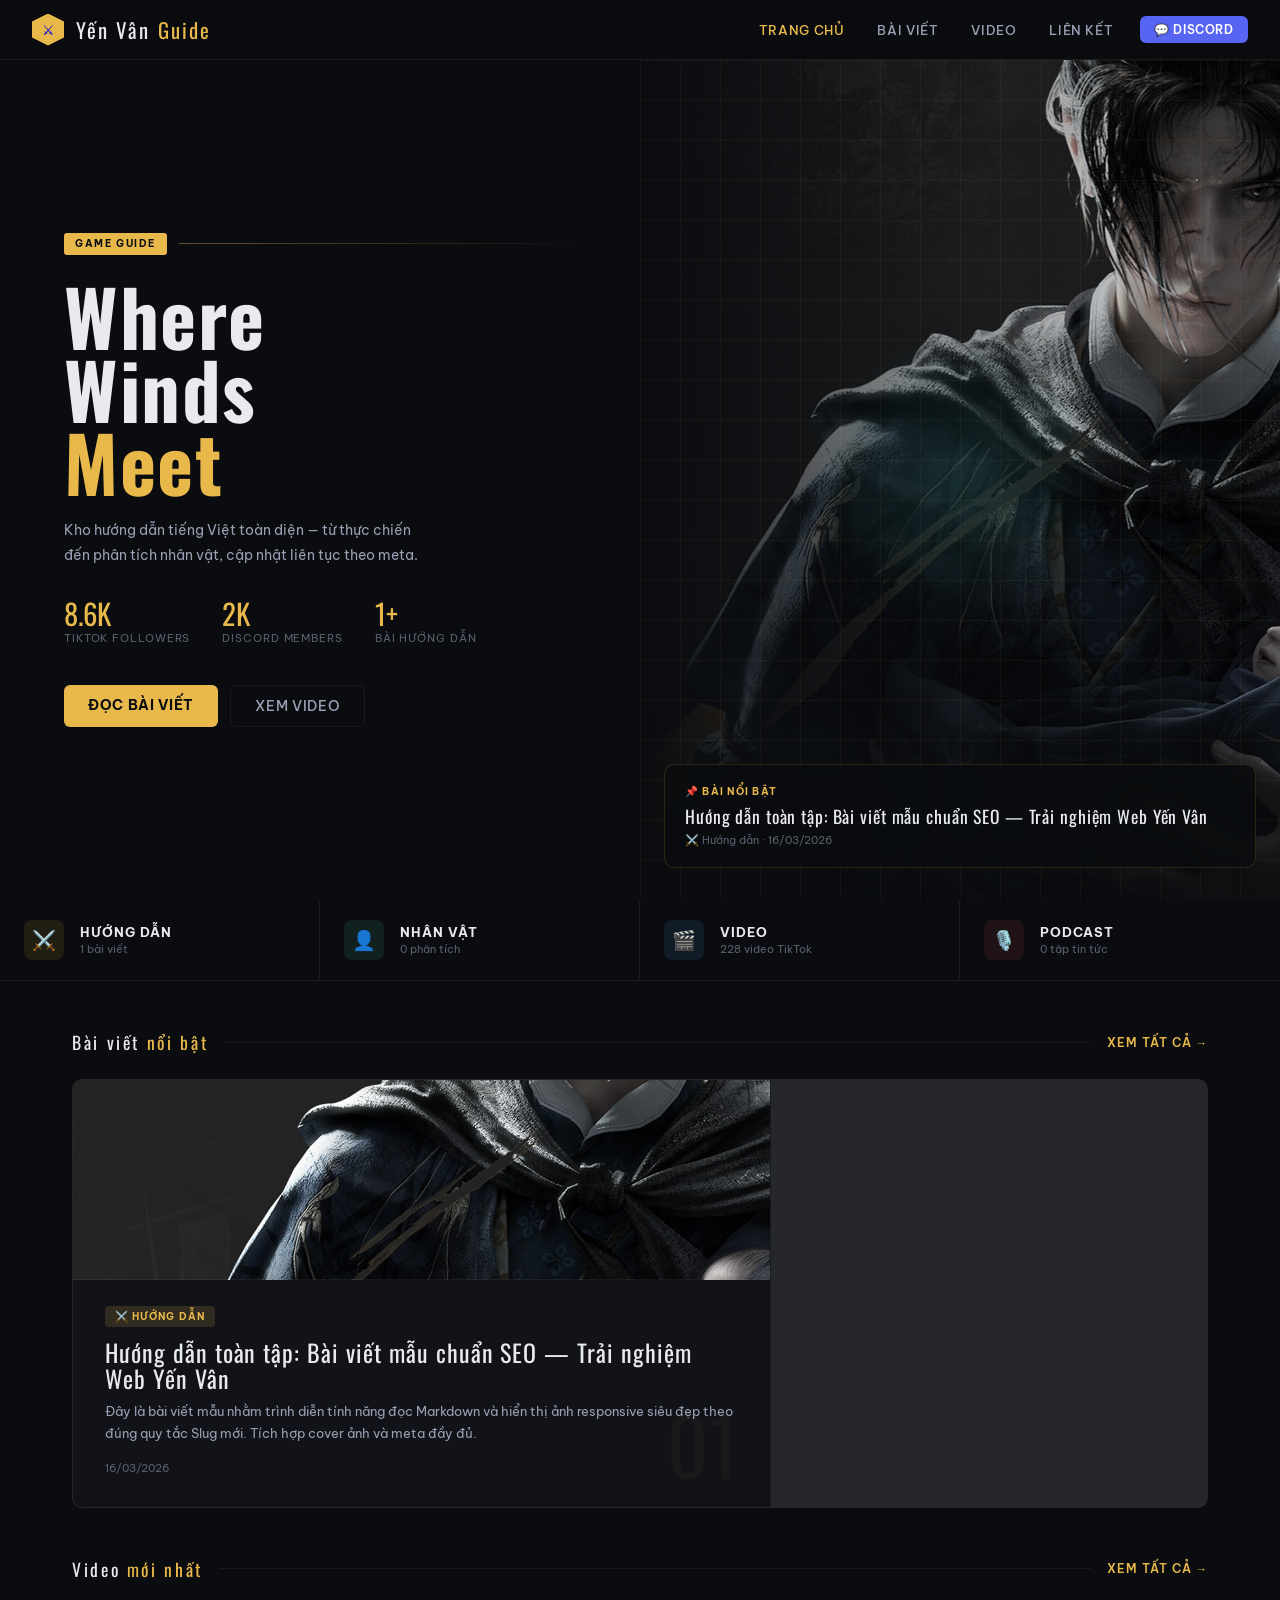
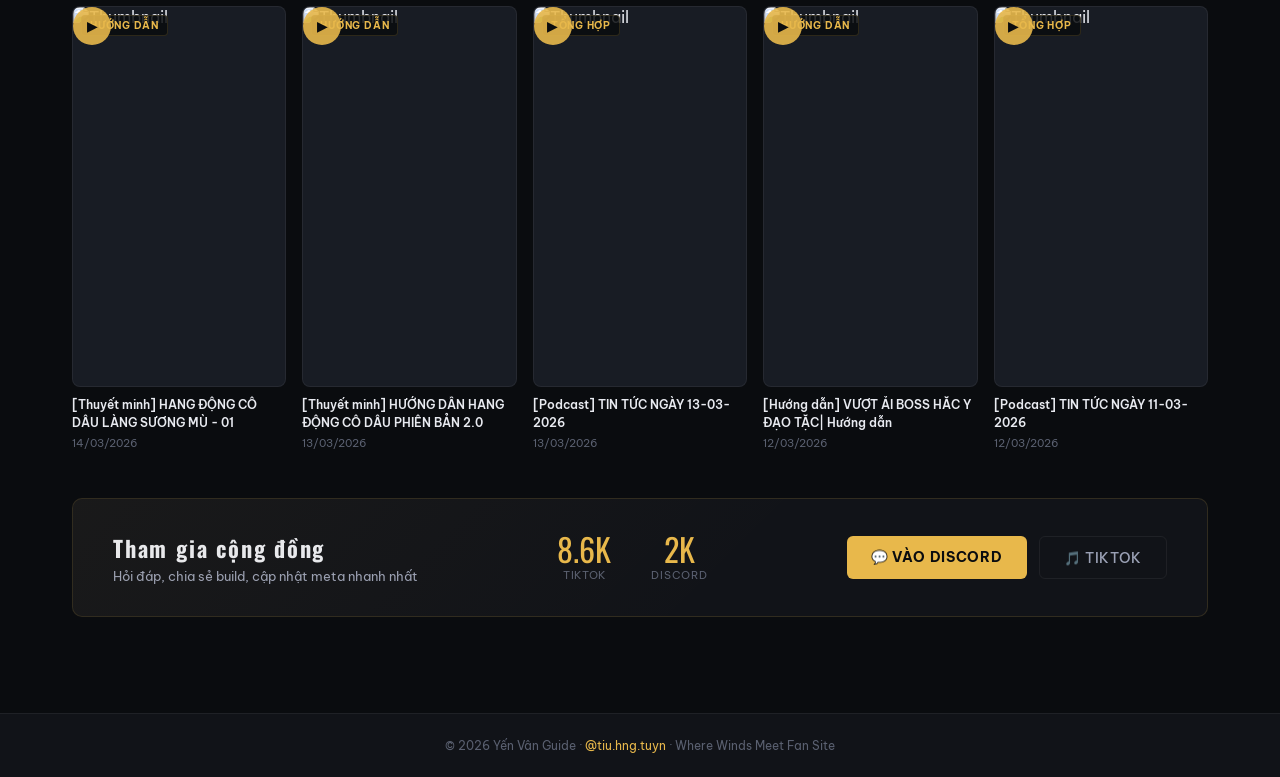
==== index.html @ 0b8db633 "fix(articles): xoa views va readtime khoi giao dien bai viet" ====
<!DOCTYPE html>
<html lang="vi">
<head>
<meta charset="UTF-8">
<meta name="viewport" content="width=device-width, initial-scale=1.0">
<meta name="description" content="Kho hướng dẫn tiếng Việt toàn diện cho game Where Winds Meet (Yến Vân Thập Lục Thanh) — bài viết, video TikTok, phân tích nhân vật.">
<title>Yến Vân Guide — Where Winds Meet</title>
<link href="https://fonts.googleapis.com/css2?family=Oswald:wght@400;600;700&family=Be+Vietnam+Pro:wght@300;400;500;600;700&display=swap" rel="stylesheet">
<link rel="stylesheet" href="assets/style.css">
</head>
<body>

<!-- NAV -->
<div id="nav-root"></div>

<div class="page-wrap">

  <!-- HERO -->
  <div class="hero">
    <div class="hero-left">
      <div class="hero-eyebrow">
        <span class="hero-tag">Game Guide</span>
        <div class="hero-eyebrow-line"></div>
      </div>
      <h1 class="hero-title">
        Where<br>Winds<br><span class="accent">Meet</span>
      </h1>
      <p class="hero-desc">Kho hướng dẫn tiếng Việt toàn diện — từ thực chiến đến phân tích nhân vật, cập nhật liên tục theo meta.</p>
      <div class="hero-stats">
        <div>
          <div class="hero-stat-num">8.6K</div>
          <div class="hero-stat-label">TikTok Followers</div>
        </div>
        <div>
          <div class="hero-stat-num">2K</div>
          <div class="hero-stat-label">Discord Members</div>
        </div>
        <div>
          <div class="hero-stat-num" id="hero-art-count">—</div>
          <div class="hero-stat-label">Bài hướng dẫn</div>
        </div>
      </div>
      <div class="hero-cta">
        <a class="btn-primary" href="articles.html">Đọc bài viết</a>
        <a class="btn-ghost" href="videos.html">Xem video</a>
      </div>
    </div>
    <div class="hero-right">
      <div class="hero-right-bg"></div>
      <div class="hero-right-grid"></div>
      <div class="hero-right-glow"></div>
      <a class="hero-featured-card" href="article.html?id=art-005" id="hero-featured">
        <div class="hero-featured-label">📌 Bài nổi bật</div>
        <div class="hero-featured-title" id="hero-featured-title">Đang tải...</div>
        <div class="hero-featured-meta" id="hero-featured-meta"></div>
      </a>
    </div>
  </div>

  <!-- CATEGORY STRIP -->
  <div class="cat-strip">
    <a class="cat-item" href="articles.html?filter=Hướng dẫn">
      <div class="cat-icon" style="background:rgba(232,184,75,0.1)">⚔️</div>
      <div>
        <div class="cat-name">Hướng dẫn</div>
        <div class="cat-count" id="cat-count-guide">— bài viết</div>
      </div>
    </a>
    <a class="cat-item" href="articles.html?filter=Nhân vật">
      <div class="cat-icon" style="background:rgba(78,205,196,0.1)">👤</div>
      <div>
        <div class="cat-name">Nhân vật</div>
        <div class="cat-count" id="cat-count-char">— phân tích</div>
      </div>
    </a>
    <a class="cat-item" href="videos.html">
      <div class="cat-icon" style="background:rgba(74,158,255,0.1)">🎬</div>
      <div>
        <div class="cat-name">Video</div>
        <div class="cat-count" id="cat-count-video">— video TikTok</div>
      </div>
    </a>
    <a class="cat-item" href="articles.html?filter=Podcast">
      <div class="cat-icon" style="background:rgba(224,82,82,0.1)">🎙️</div>
      <div>
        <div class="cat-name">Podcast</div>
        <div class="cat-count" id="cat-count-podcast">— tập tin tức</div>
      </div>
    </a>
  </div>

  <div class="content-wrap">

    <!-- FEATURED ARTICLES -->
    <div class="section-label">
      <span class="section-label-text">Bài viết <span class="section-label-accent">nổi bật</span></span>
      <div class="section-label-line"></div>
      <a class="section-label-more" href="articles.html">Xem tất cả →</a>
    </div>

    <div class="editorial-grid" id="featured-grid">
      <!-- Filled by JS -->
    </div>

    <!-- LATEST VIDEOS -->
    <div class="section-label">
      <span class="section-label-text">Video <span class="section-label-accent">mới nhất</span></span>
      <div class="section-label-line"></div>
      <a class="section-label-more" href="videos.html">Xem tất cả →</a>
    </div>

    <div class="video-row" id="home-video-row">
      <!-- Filled by JS -->
    </div>

    <!-- COMMUNITY -->
    <div class="community-strip">
      <div class="community-text">
        <h3>Tham gia cộng đồng</h3>
        <p>Hỏi đáp, chia sẻ build, cập nhật meta nhanh nhất</p>
      </div>
      <div class="community-stats">
        <div class="comm-stat">
          <div class="comm-stat-num">8.6K</div>
          <div class="comm-stat-label">TikTok</div>
        </div>
        <div class="comm-stat">
          <div class="comm-stat-num">2K</div>
          <div class="comm-stat-label">Discord</div>
        </div>
      </div>
      <div class="community-actions">
        <a class="btn-primary" href="https://discord.gg/INVITE_CODE" target="_blank" rel="noopener">💬 Vào Discord</a>
        <a class="btn-ghost" href="https://tiktok.com/@tiu.hng.tuyn" target="_blank" rel="noopener">🎵 TikTok</a>
      </div>
    </div>

  </div>
</div>

<!-- MODAL -->
<div id="modal-root"></div>

<!-- FOOTER -->
<div id="footer-root"></div>

<script src="assets/main.js"></script>
<script>
(async function() {
  // Inject nav, modal, footer
  document.getElementById('nav-root').innerHTML = buildNav('home');
  document.getElementById('modal-root').innerHTML = buildModal();
  document.getElementById('footer-root').innerHTML = buildFooter();

  // Fetch data
  const [articles, videos] = await Promise.all([
    fetch('data/articles.json?v=' + Date.now()).then(r => r.json()),
    fetch('data/videos.json?v=' + Date.now()).then(r => r.json()),
  ]);

  // Sort: pinned first, rồi mới nhất
  const sortedArts = [...articles].sort((a, b) => {
    if (a.pinned && !b.pinned) return -1;
    if (!a.pinned && b.pinned) return 1;
    return new Date(b.date) - new Date(a.date);
  });

  // Hero count
  document.getElementById('hero-art-count').textContent = articles.length + '+';

  // Hero featured card: bài pinned đầu tiên
  const featured = sortedArts[0];
  if (featured) {
    document.getElementById('hero-featured').href = `article.html?id=${featured.id}`;
    document.getElementById('hero-featured-title').textContent = featured.title;
    document.getElementById('hero-featured-meta').textContent =
      `${getCategoryBadge(featured.category).icon} ${featured.category} · ${formatDate(featured.date)}`;
  }

  // Category counts
  const countBy = cat => articles.filter(a => a.category === cat).length;
  document.getElementById('cat-count-guide').textContent   = countBy('Hướng dẫn') + ' bài viết';
  document.getElementById('cat-count-char').textContent    = countBy('Nhân vật') + ' phân tích';
  document.getElementById('cat-count-video').textContent   = videos.length + ' video TikTok';
  document.getElementById('cat-count-podcast').textContent = countBy('Podcast') + ' tập tin tức';

  // Featured articles grid: 1 big + 2 small
  const big   = sortedArts[0];
  const small1 = sortedArts[1];
  const small2 = sortedArts[2];

  function bigCardHtml(a) {
    if(!a) return '';
    const badge = getCategoryBadge(a.category);
    const slug = a.file.replace('posts/', '').replace('.md', '');
    const thumbUrl = `assets/images/${slug}/01-cover.jpg`;

    return `<a class="art-card art-card-big" href="article.html?id=${a.id}">
      <div style="background: url('${thumbUrl}') center/cover no-repeat; height: 200px; margin: -2rem -2rem 1.5rem -2rem; border-bottom: 1px solid var(--border2);"></div>
      <div class="art-cat-badge ${badge.cls}">${badge.icon} ${escHtml(a.category)}</div>
      <div class="art-title">${escHtml(a.title)}</div>
      <div class="art-desc">${escHtml(a.description)}</div>
      <div class="art-meta">
        <span>${formatDate(a.date)}</span>
      </div>
    </a>`;
  }

  function smallCardHtml(a) {
    if(!a) return '';
    const badge = getCategoryBadge(a.category);
    const slug = a.file.replace('posts/', '').replace('.md', '');
    const thumbUrl = `assets/images/${slug}/01-cover.jpg`;

    return `<a class="art-card" href="article.html?id=${a.id}">
      <div style="background: url('${thumbUrl}') center/cover no-repeat; height: 120px; margin: -1.5rem -1.5rem 1rem -1.5rem; border-bottom: 1px solid var(--border2);"></div>
      <div class="art-cat-badge ${badge.cls}">${badge.icon} ${escHtml(a.category)}</div>
      <div class="art-title art-title-sm">${escHtml(a.title)}</div>
      <div class="art-desc art-desc-sm">${escHtml(a.description)}</div>
      <div class="art-meta">
        <span>${formatDate(a.date)}</span>
      </div>
    </a>`;
  }

  const grid = document.getElementById('featured-grid');
  if (big) {
    grid.innerHTML = bigCardHtml(big) +
      `<div class="editorial-grid-right">
        ${small1 ? smallCardHtml(small1) : ''}
        ${small2 ? smallCardHtml(small2) : ''}
      </div>`;
  }

  // Latest videos: top 5
  const sortedVids = [...videos].sort((a, b) => {
    if (a.pinned && !b.pinned) return -1;
    if (!a.pinned && b.pinned) return 1;
    return new Date(b.date) - new Date(a.date);
  });
  document.getElementById('home-video-row').innerHTML =
    sortedVids.slice(0, 5).map((v, i) => renderVideoCard(v, i)).join('');

})().catch(console.error);
</script>
</body>
</html>
---- assets/style.css ----
/* ════════════════════════════════════════
   Yến Vân Guide — style.css
   Tông màu: Dark Game Editorial
   Font: Oswald + Be Vietnam Pro
════════════════════════════════════════ */

:root {
  --bg:       #0a0c0f;
  --bg2:      #111318;
  --bg3:      #181c24;
  --surface:  #1e2330;
  --surface2: #252b3a;
  --accent:   #e8b84b;
  --accent2:  #f0d080;
  --red:      #e05252;
  --teal:     #4ecdc4;
  --blue:     #4a9eff;
  --text:     #e8eaf0;
  --text2:    #9aa0b4;
  --text3:    #5a6070;
  --border:   rgba(232,184,75,0.15);
  --border2:  rgba(255,255,255,0.06);
  --glow:     rgba(232,184,75,0.12);
}

* { margin:0; padding:0; box-sizing:border-box; }

body {
  font-family: 'Be Vietnam Pro', sans-serif;
  background: var(--bg);
  color: var(--text);
  min-height: 100vh;
  overflow-x: hidden;
}

/* ── SCROLLBAR ── */
::-webkit-scrollbar { width: 4px; }
::-webkit-scrollbar-track { background: var(--bg); }
::-webkit-scrollbar-thumb { background: var(--accent); border-radius: 2px; }

/* ── NAV ── */
nav {
  position: fixed; top: 0; left: 0; right: 0; z-index: 100;
  height: 60px;
  display: flex; align-items: center; justify-content: space-between;
  padding: 0 2rem;
  background: rgba(10,12,15,0.85);
  backdrop-filter: blur(20px);
  border-bottom: 1px solid var(--border2);
}

.nav-logo {
  display: flex; align-items: center; gap: 0.75rem;
  cursor: pointer;
  text-decoration: none;
}
.nav-logo-icon {
  width: 32px; height: 32px;
  background: var(--accent);
  clip-path: polygon(50% 0%, 100% 25%, 100% 75%, 50% 100%, 0% 75%, 0% 25%);
  display: flex; align-items: center; justify-content: center;
  font-size: 14px;
}
.nav-logo-text {
  font-family: 'Oswald', sans-serif;
  font-size: 1.3rem;
  letter-spacing: 0.1em;
  color: var(--text);
}
.nav-logo-text span { color: var(--accent); }

.nav-links { display: flex; gap: 0.25rem; align-items: center; }
.nav-btn {
  background: none; border: none;
  font-family: 'Be Vietnam Pro', sans-serif;
  font-size: 0.8rem;
  font-weight: 500;
  color: var(--text2);
  padding: 0.4rem 0.9rem;
  border-radius: 6px;
  cursor: pointer;
  letter-spacing: 0.05em;
  text-transform: uppercase;
  transition: all 0.2s;
  text-decoration: none;
  display: inline-flex; align-items: center;
}
.nav-btn:hover { color: var(--text); background: var(--surface); }
.nav-btn.active { color: var(--accent); }

.nav-discord {
  margin-left: 0.5rem;
  background: #5865F2;
  color: white !important;
  border-radius: 6px;
  padding: 0.4rem 0.9rem;
  font-size: 0.75rem;
  font-weight: 600;
}
.nav-discord:hover { background: #4752c4 !important; color: white !important; }

/* ── FADE ANIMATION ── */
.page-wrap { padding-top: 60px; min-height: 100vh; animation: fadeUp 0.35s ease; }
@keyframes fadeUp {
  from { opacity:0; transform: translateY(12px); }
  to   { opacity:1; transform: translateY(0); }
}

/* ════════════════════════
   HOME PAGE
════════════════════════ */

/* HERO */
.hero {
  display: grid;
  grid-template-columns: 1fr 1fr;
  min-height: calc(100vh - 60px);
  max-height: 700px;
  overflow: hidden;
  position: relative;
}

.hero-left {
  padding: 4rem 3rem 4rem 4rem;
  display: flex; flex-direction: column; justify-content: center;
  position: relative; z-index: 2;
}

.hero-eyebrow {
  display: flex; align-items: center; gap: 0.75rem;
  margin-bottom: 1.5rem;
}
.hero-tag {
  background: var(--accent);
  color: var(--bg);
  font-size: 0.65rem;
  font-weight: 700;
  letter-spacing: 0.15em;
  text-transform: uppercase;
  padding: 0.3rem 0.7rem;
  border-radius: 3px;
}
.hero-eyebrow-line {
  flex: 1; height: 1px;
  background: linear-gradient(90deg, var(--accent), transparent);
  opacity: 0.4;
}

.hero-title {
  font-family: 'Oswald', sans-serif;
  font-size: clamp(3rem, 6vw, 5.5rem);
  line-height: 0.95;
  letter-spacing: 0.02em;
  color: var(--text);
  margin-bottom: 1.25rem;
}
.hero-title .accent { color: var(--accent); display: block; }

.hero-desc {
  font-size: 0.9rem;
  color: var(--text2);
  line-height: 1.7;
  max-width: 360px;
  margin-bottom: 2rem;
}

.hero-stats { display: flex; gap: 2rem; margin-bottom: 2.5rem; }
.hero-stat-num {
  font-family: 'Oswald', sans-serif;
  font-size: 1.8rem;
  color: var(--accent);
  line-height: 1;
}
.hero-stat-label {
  font-size: 0.7rem;
  color: var(--text3);
  text-transform: uppercase;
  letter-spacing: 0.08em;
  margin-top: 0.2rem;
}

.hero-cta { display: flex; gap: 0.75rem; }
.btn-primary {
  background: var(--accent);
  color: var(--bg);
  border: none;
  padding: 0.7rem 1.5rem;
  font-family: 'Be Vietnam Pro', sans-serif;
  font-size: 0.85rem;
  font-weight: 700;
  letter-spacing: 0.05em;
  text-transform: uppercase;
  cursor: pointer;
  border-radius: 6px;
  transition: all 0.2s;
  text-decoration: none;
  display: inline-block;
}
.btn-primary:hover { background: var(--accent2); transform: translateY(-2px); }
.btn-ghost {
  background: transparent;
  color: var(--text2);
  border: 1px solid var(--border2);
  padding: 0.7rem 1.5rem;
  font-family: 'Be Vietnam Pro', sans-serif;
  font-size: 0.85rem;
  font-weight: 500;
  letter-spacing: 0.05em;
  text-transform: uppercase;
  cursor: pointer;
  border-radius: 6px;
  transition: all 0.2s;
  text-decoration: none;
  display: inline-block;
}
.btn-ghost:hover { border-color: var(--accent); color: var(--accent); }

.hero-right { position: relative; overflow: hidden; }
.hero-right-bg {
  position: absolute; inset: 0;
  background:
    linear-gradient(to right, rgba(10,12,15,1) 0%, rgba(10,12,15,0.4) 50%, rgba(10,12,15,0.1) 100%),
    linear-gradient(to top, rgba(10,12,15,0.8) 0%, transparent 35%),
    url('hero_bg.png') center/cover no-repeat;
}
.hero-right-grid {
  position: absolute; inset: 0;
  background-image:
    linear-gradient(rgba(232,184,75,0.05) 1px, transparent 1px),
    linear-gradient(90deg, rgba(232,184,75,0.05) 1px, transparent 1px);
  background-size: 40px 40px;
}
.hero-right-glow {
  position: absolute;
  width: 300px; height: 300px;
  background: radial-gradient(circle, rgba(78,205,196,0.15) 0%, transparent 70%);
  top: 50%; left: 50%;
  transform: translate(-50%, -50%);
  animation: pulse 4s ease-in-out infinite;
}
@keyframes pulse {
  0%, 100% { transform: translate(-50%,-50%) scale(1); opacity:0.6; }
  50%       { transform: translate(-50%,-50%) scale(1.2); opacity:1; }
}

/* Featured article card inside hero */
.hero-featured-card {
  position: absolute;
  bottom: 2rem; left: 50%; transform: translateX(-50%);
  width: calc(100% - 3rem);
  background: rgba(10,12,15,0.85);
  backdrop-filter: blur(12px);
  border: 1px solid var(--border);
  border-radius: 10px;
  padding: 1.25rem;
  cursor: pointer;
  transition: all 0.25s;
  text-decoration: none;
  display: block;
}
.hero-featured-card:hover { border-color: var(--accent); transform: translateX(-50%) translateY(-3px); }
.hero-featured-label {
  font-size: 0.65rem;
  font-weight: 700;
  text-transform: uppercase;
  letter-spacing: 0.12em;
  color: var(--accent);
  margin-bottom: 0.5rem;
}
.hero-featured-title {
  font-family: 'Oswald', sans-serif;
  font-size: 1.1rem;
  letter-spacing: 0.05em;
  color: var(--text);
  margin-bottom: 0.4rem;
  line-height: 1.2;
}
.hero-featured-meta { font-size: 0.7rem; color: var(--text3); }

/* CATEGORY STRIP */
.cat-strip {
  display: grid;
  grid-template-columns: repeat(4, 1fr);
  border-bottom: 1px solid var(--border2);
}
.cat-item {
  padding: 1.25rem 1.5rem;
  border-right: 1px solid var(--border2);
  display: flex; align-items: center; gap: 1rem;
  cursor: pointer;
  transition: all 0.2s;
  position: relative;
  overflow: hidden;
  text-decoration: none;
}
.cat-item:last-child { border-right: none; }
.cat-item::before {
  content: '';
  position: absolute; bottom: 0; left: 0; right: 0;
  height: 2px;
  background: var(--accent);
  transform: scaleX(0);
  transition: transform 0.3s;
}
.cat-item:hover::before { transform: scaleX(1); }
.cat-item:hover { background: var(--bg2); }

.cat-icon {
  width: 40px; height: 40px; border-radius: 8px;
  display: flex; align-items: center; justify-content: center;
  font-size: 1.2rem; flex-shrink: 0;
}
.cat-name {
  font-size: 0.8rem; font-weight: 700;
  text-transform: uppercase; letter-spacing: 0.08em;
  color: var(--text);
}
.cat-count { font-size: 0.7rem; color: var(--text3); margin-top: 0.15rem; }

/* MAIN CONTENT GRID */
.content-wrap { max-width: 1200px; margin: 0 auto; padding: 3rem 2rem; }

.section-label {
  display: flex; align-items: center; gap: 1rem;
  margin-bottom: 1.5rem;
}
.section-label-text {
  font-family: 'Oswald', sans-serif;
  font-size: 1.1rem; letter-spacing: 0.15em; color: var(--text);
}
.section-label-accent { color: var(--accent); }
.section-label-line { flex: 1; height: 1px; background: var(--border2); }
.section-label-more {
  font-size: 0.72rem; color: var(--accent);
  background: none; border: none;
  font-family: 'Be Vietnam Pro', sans-serif;
  cursor: pointer; text-transform: uppercase;
  letter-spacing: 0.08em; font-weight: 600;
  text-decoration: none; display: inline-block;
}
.section-label-more:hover { color: var(--accent2); }

/* ARTICLE CARDS — editorial style */
.editorial-grid {
  display: grid;
  grid-template-columns: 1.6fr 1fr;
  gap: 1.5px;
  background: var(--border2);
  border: 1px solid var(--border2);
  border-radius: 10px;
  overflow: hidden;
  margin-bottom: 3rem;
}
.editorial-grid-right {
  display: grid;
  grid-template-rows: repeat(2, 1fr);
  gap: 1.5px;
  background: var(--border2);
}

.art-card {
  background: var(--bg2);
  padding: 1.5rem;
  cursor: pointer;
  transition: background 0.2s;
  position: relative;
  overflow: hidden;
  text-decoration: none;
  display: block;
}
.art-card:hover { background: var(--bg3); }
.art-card-big { padding: 2rem; }

.art-cat-badge {
  display: inline-flex; align-items: center; gap: 0.4rem;
  font-size: 0.65rem; font-weight: 700;
  text-transform: uppercase; letter-spacing: 0.12em;
  padding: 0.25rem 0.6rem; border-radius: 4px;
  margin-bottom: 0.75rem;
}
.badge-guide   { background: rgba(232,184,75,0.15); color: var(--accent); }
.badge-char    { background: rgba(78,205,196,0.12);  color: var(--teal); }
.badge-meta    { background: rgba(74,158,255,0.12);  color: var(--blue); }
.badge-podcast { background: rgba(224,82,82,0.12);   color: var(--red); }

.art-title {
  font-family: 'Oswald', sans-serif;
  font-size: 1.5rem; line-height: 1.1;
  letter-spacing: 0.04em; color: var(--text);
  margin-bottom: 0.6rem;
}
.art-title-sm { font-size: 1rem; letter-spacing: 0.03em; }
.art-desc {
  font-size: 0.82rem; color: var(--text2);
  line-height: 1.65; margin-bottom: 1rem;
  display: -webkit-box;
  -webkit-line-clamp: 3;
  -webkit-box-orient: vertical;
  overflow: hidden;
}
.art-desc-sm { -webkit-line-clamp: 2; margin-bottom: 0.6rem; }
.art-meta {
  display: flex; align-items: center; gap: 0.75rem;
  font-size: 0.7rem; color: var(--text3);
}
.art-meta-dot { width: 3px; height: 3px; border-radius: 50%; background: var(--text3); }

/* Decorative number on big card */
.art-card-big::after {
  content: '01';
  position: absolute; bottom: 1.5rem; right: 2rem;
  font-family: 'Oswald', sans-serif;
  font-size: 5rem; color: rgba(232,184,75,0.04);
  line-height: 1; pointer-events: none;
}

/* VIDEO SECTION */
.video-row {
  display: grid;
  grid-template-columns: repeat(5, 1fr);
  gap: 1rem;
  margin-bottom: 3rem;
}

.vid-card { cursor: pointer; transition: transform 0.25s; }
.vid-card:hover { transform: translateY(-4px); }

.vid-thumb {
  aspect-ratio: 9/16;
  border-radius: 8px;
  overflow: hidden;
  position: relative;
  margin-bottom: 0.6rem;
  background: var(--bg3);
  border: 1px solid var(--border2);
}
.vid-thumb-bg {
  position: absolute; inset: 0;
  display: flex; align-items: center; justify-content: center;
}
.vid-play {
  width: 38px; height: 38px;
  background: rgba(232,184,75,0.9);
  border-radius: 50%;
  display: flex; align-items: center; justify-content: center;
  color: var(--bg); font-size: 14px;
  transition: all 0.2s;
  position: relative; z-index: 2;
}
.vid-card:hover .vid-play { transform: scale(1.15); background: var(--accent2); }

.vid-thumb-img {
  position: absolute;
  inset: 0;
  width: 100%;
  height: 100%;
  object-fit: cover;
  transition: transform 0.3s ease;
  z-index: 1;
}
.vid-card:hover .vid-thumb-img { transform: scale(1.05); }

.vid-tag-pill {
  position: absolute; top: 8px; left: 8px;
  background: rgba(10,12,15,0.85);
  border: 1px solid var(--border);
  color: var(--accent);
  font-size: 0.6rem; font-weight: 700;
  text-transform: uppercase; letter-spacing: 0.08em;
  padding: 0.2rem 0.5rem; border-radius: 4px; z-index: 2;
}

.vid-title {
  font-size: 0.78rem; font-weight: 600; color: var(--text);
  line-height: 1.4;
  display: -webkit-box;
  -webkit-line-clamp: 2;
  -webkit-box-orient: vertical;
  overflow: hidden;
  margin-bottom: 0.3rem;
}
.vid-date { font-size: 0.68rem; color: var(--text3); }

/* COMMUNITY STRIP */
.community-strip {
  background: var(--bg2);
  border: 1px solid var(--border);
  border-radius: 10px;
  padding: 2rem 2.5rem;
  display: flex; align-items: center; justify-content: space-between;
  gap: 2rem; margin-bottom: 3rem;
  position: relative; overflow: hidden;
}
.community-strip::before {
  content: '';
  position: absolute; inset: 0;
  background: linear-gradient(135deg, rgba(232,184,75,0.04) 0%, transparent 60%);
  pointer-events: none;
}
.community-text h3 {
  font-family: 'Oswald', sans-serif;
  font-size: 1.4rem; letter-spacing: 0.08em;
  color: var(--text); margin-bottom: 0.25rem;
}
.community-text p { font-size: 0.82rem; color: var(--text2); }
.community-stats { display: flex; gap: 2.5rem; }
.comm-stat { text-align: center; }
.comm-stat-num {
  font-family: 'Oswald', sans-serif;
  font-size: 2rem; color: var(--accent); line-height: 1;
}
.comm-stat-label {
  font-size: 0.7rem; color: var(--text3);
  margin-top: 0.2rem;
  text-transform: uppercase; letter-spacing: 0.06em;
}
.community-actions { display: flex; gap: 0.75rem; flex-shrink: 0; }

/* ════════════════════════
   ARTICLES PAGE
════════════════════════ */
.page-hero {
  background: var(--bg2);
  border-bottom: 1px solid var(--border2);
  padding: 2.5rem 2rem;
}
.page-hero-inner {
  max-width: 1200px; margin: 0 auto;
  display: flex; align-items: flex-end; justify-content: space-between;
}
.page-hero h1 {
  font-family: 'Oswald', sans-serif;
  font-size: 2.5rem; letter-spacing: 0.08em; color: var(--text);
}
.page-hero h1 span { color: var(--accent); }
.page-hero-meta { font-size: 0.8rem; color: var(--text3); }

/* Filter */
.filter-wrap {
  max-width: 1200px; margin: 0 auto;
  padding: 1.25rem 2rem;
  display: flex; gap: 0.5rem; flex-wrap: wrap;
  border-bottom: 1px solid var(--border2);
}
.f-btn {
  background: var(--bg2);
  border: 1px solid var(--border2);
  color: var(--text2);
  font-family: 'Be Vietnam Pro', sans-serif;
  font-size: 0.75rem; font-weight: 600;
  text-transform: uppercase; letter-spacing: 0.08em;
  padding: 0.45rem 1rem; border-radius: 20px;
  cursor: pointer; transition: all 0.2s;
}
.f-btn:hover { border-color: var(--accent); color: var(--accent); }
.f-btn.active { background: var(--accent); border-color: var(--accent); color: var(--bg); }

/* Articles list */
.articles-layout {
  max-width: 1200px; margin: 0 auto; padding: 2rem;
  display: grid;
  grid-template-columns: 1fr 320px;
  gap: 2rem;
}

.art-list-item {
  display: grid;
  grid-template-columns: 1fr auto;
  gap: 1.5rem;
  padding: 1.5rem 0;
  border-bottom: 1px solid var(--border2);
  cursor: pointer; transition: all 0.2s;
  align-items: start;
}
.art-list-item:hover .art-list-title { color: var(--accent); }
.art-list-item:first-child { padding-top: 0; }

.art-list-cat { margin-bottom: 0.5rem; }
.art-list-title {
  font-family: 'Oswald', sans-serif;
  font-size: 1.35rem; letter-spacing: 0.04em;
  color: var(--text); line-height: 1.15;
  margin-bottom: 0.5rem; transition: color 0.2s;
}
.art-list-desc {
  font-size: 0.82rem; color: var(--text2);
  line-height: 1.65; margin-bottom: 0.6rem;
  display: -webkit-box;
  -webkit-line-clamp: 2;
  -webkit-box-orient: vertical;
  overflow: hidden;
}
.art-list-meta {
  font-size: 0.7rem; color: var(--text3);
  display: flex; align-items: center; gap: 0.5rem;
}
.art-list-thumb {
  width: 110px; height: 80px;
  background: var(--bg3);
  border-radius: 6px; border: 1px solid var(--border2);
  display: flex; align-items: center; justify-content: center;
  font-size: 2rem; flex-shrink: 0;
}

/* Sidebar */
.sidebar-section { margin-bottom: 2rem; }
.sidebar-title {
  font-family: 'Oswald', sans-serif;
  font-size: 0.9rem; letter-spacing: 0.15em;
  color: var(--text3); text-transform: uppercase;
  padding-bottom: 0.75rem;
  border-bottom: 1px solid var(--border2);
  margin-bottom: 1rem;
}
.sidebar-item {
  display: flex; gap: 0.75rem; align-items: start;
  padding: 0.6rem 0; border-bottom: 1px solid var(--border2);
  cursor: pointer; transition: all 0.2s;
}
.sidebar-item:hover .sidebar-item-title { color: var(--accent); }
.sidebar-item-num {
  font-family: 'Oswald', sans-serif;
  font-size: 1.2rem; color: var(--text3);
  line-height: 1; flex-shrink: 0; width: 20px;
}
.sidebar-item-title {
  font-size: 0.8rem; font-weight: 600;
  color: var(--text2); line-height: 1.4; transition: color 0.2s;
}
.sidebar-item-date { font-size: 0.68rem; color: var(--text3); margin-top: 0.2rem; }

/* ════════════════════════
   VIDEOS PAGE
════════════════════════ */
.videos-layout { max-width: 1200px; margin: 0 auto; padding: 2rem; }
.videos-grid {
  display: grid;
  grid-template-columns: repeat(5, 1fr);
  gap: 1.25rem;
}

/* ════════════════════════
   ARTICLE DETAIL PAGE
════════════════════════ */
.article-detail {
  max-width: 740px; margin: 0 auto;
  padding: 3rem 2rem 5rem;
}
.article-detail-header {
  margin-bottom: 2.5rem; padding-bottom: 2rem;
  border-bottom: 1px solid var(--border2);
}
.article-detail-cat { margin-bottom: 1rem; }
.article-detail-title {
  font-family: 'Oswald', sans-serif;
  font-size: 2.8rem; letter-spacing: 0.04em;
  line-height: 1.05; color: var(--text); margin-bottom: 1rem;
}
.article-detail-lead {
  font-size: 1rem; color: var(--text2);
  line-height: 1.75; margin-bottom: 1.25rem;
}
.article-detail-meta {
  display: flex; align-items: center; gap: 1rem;
  font-size: 0.75rem; color: var(--text3);
}

.article-body { font-size: 0.92rem; line-height: 1.8; color: var(--text2); }
.article-body h2 {
  font-family: 'Oswald', sans-serif;
  font-size: 1.6rem; letter-spacing: 0.06em;
  color: var(--text); margin: 2.5rem 0 1rem;
  padding-left: 1rem;
  border-left: 3px solid var(--accent);
}
.article-body h3 {
  font-size: 1rem; font-weight: 700;
  color: var(--text); margin: 1.5rem 0 0.75rem;
}
.article-body p { margin-bottom: 1.25rem; }
.article-body img {
  max-width: 100%;
  height: auto;
  display: block;
  margin: 1.5rem auto;
  border-radius: 8px;
  border: 1px solid var(--border2);
}
.article-body strong { color: var(--text); font-weight: 600; }
.article-body ul, .article-body ol {
  margin: 0 0 1.25rem 1.5rem;
}
.article-body li { margin-bottom: 0.4rem; }

.video-embed-block {
  background: var(--bg2);
  border: 1px solid var(--border);
  border-radius: 10px;
  padding: 1.5rem;
  margin: 2rem 0;
  display: flex; align-items: center; gap: 1.5rem;
}
.video-embed-preview {
  width: 80px; height: 120px;
  background: var(--bg3);
  border-radius: 6px;
  display: flex; align-items: center; justify-content: center;
  font-size: 1.5rem; flex-shrink: 0;
  border: 1px solid var(--border2);
}
.video-embed-info h4 {
  font-size: 0.9rem; font-weight: 600;
  color: var(--text); margin-bottom: 0.4rem;
}
.video-embed-info p { font-size: 0.8rem; color: var(--text2); margin: 0; }
.video-embed-btn {
  margin-top: 0.75rem;
  background: var(--accent); color: var(--bg);
  border: none; padding: 0.4rem 1rem;
  font-size: 0.75rem; font-weight: 700;
  border-radius: 4px; cursor: pointer;
  text-transform: uppercase; letter-spacing: 0.06em;
  transition: background 0.2s;
}
.video-embed-btn:hover { background: var(--accent2); }

/* LINKS PAGE */
.links-page { max-width: 520px; margin: 0 auto; padding: 3rem 2rem; }
.links-profile { text-align: center; margin-bottom: 2.5rem; }
.links-avatar {
  width: 72px; height: 72px;
  background: linear-gradient(135deg, var(--accent), var(--teal));
  clip-path: polygon(50% 0%, 100% 25%, 100% 75%, 50% 100%, 0% 75%, 0% 25%);
  margin: 0 auto 1rem;
  display: flex; align-items: center; justify-content: center;
  font-size: 1.75rem;
}
.links-name {
  font-family: 'Oswald', sans-serif;
  font-size: 1.5rem; letter-spacing: 0.08em;
  color: var(--text); margin-bottom: 0.25rem;
}
.links-bio { font-size: 0.82rem; color: var(--text2); line-height: 1.6; }

.link-card {
  background: var(--bg2);
  border: 1px solid var(--border2);
  border-radius: 10px;
  padding: 1rem 1.25rem;
  margin-bottom: 0.75rem;
  display: flex; align-items: center; gap: 1rem;
  cursor: pointer; transition: all 0.2s;
  text-decoration: none;
}
.link-card:hover { border-color: var(--accent); transform: translateX(4px); }
.link-card-icon {
  width: 42px; height: 42px; border-radius: 8px;
  display: flex; align-items: center; justify-content: center;
  font-size: 1.2rem; flex-shrink: 0;
}
.link-card-text { flex: 1; }
.link-card-name { font-size: 0.9rem; font-weight: 700; color: var(--text); }
.link-card-desc { font-size: 0.75rem; color: var(--text3); margin-top: 0.15rem; }
.link-card-arrow { color: var(--text3); font-size: 0.9rem; }

/* ── MODAL ── */
.modal-overlay {
  display: none;
  position: fixed; inset: 0; z-index: 300;
  background: rgba(0,0,0,0.85);
  backdrop-filter: blur(8px);
  align-items: center; justify-content: center;
}
.modal-overlay.open { display: flex; animation: fadeIn 0.2s ease; }
@keyframes fadeIn { from { opacity:0; } to { opacity:1; } }

.modal-box {
  background: var(--bg2);
  border: 1px solid var(--border);
  border-radius: 14px;
  width: 90%; max-width: 420px;
  overflow: hidden;
  animation: modalUp 0.3s cubic-bezier(0.34,1.56,0.64,1);
}
@keyframes modalUp {
  from { opacity:0; transform:scale(0.9) translateY(30px); }
  to   { opacity:1; transform:scale(1) translateY(0); }
}

.modal-head {
  padding: 1rem 1.25rem;
  border-bottom: 1px solid var(--border2);
  display: flex; align-items: center; justify-content: space-between;
}
.modal-head-title { font-size: 0.85rem; font-weight: 600; color: var(--text); }
.modal-close {
  background: none; border: none;
  color: var(--text2); cursor: pointer;
  font-size: 1.1rem; transition: color 0.2s;
}
.modal-close:hover { color: var(--text); }
.modal-body-embed {
  aspect-ratio: 9/16;
  background: var(--bg3);
  display: block;
  overflow: hidden;
  position: relative;
}
.modal-body-embed iframe {
  position: absolute;
  inset: 0;
  width: 100%;
  height: 100%;
  border: none;
}
.modal-footer { padding: 1rem 1.25rem; display: flex; gap: 0.5rem; flex-wrap: wrap; }
.modal-tag-pill {
  background: var(--surface);
  border: 1px solid var(--border2);
  color: var(--accent);
  font-size: 0.68rem; font-weight: 700;
  text-transform: uppercase; letter-spacing: 0.08em;
  padding: 0.2rem 0.6rem; border-radius: 12px;
}

/* ── FOOTER ── */
footer {
  background: var(--bg2);
  border-top: 1px solid var(--border2);
  padding: 1.5rem 2rem;
  text-align: center;
  font-size: 0.75rem;
  color: var(--text3);
}
footer a { color: var(--accent); text-decoration: none; }
footer a:hover { color: var(--accent2); }

/* Thumb gradient classes (cycle theo index % 5) */
.t0 { background: linear-gradient(160deg,#1a2e1a,#0d1a0d); }
.t1 { background: linear-gradient(160deg,#2e1a0d,#1a0d05); }
.t2 { background: linear-gradient(160deg,#0d1a2e,#050d1a); }
.t3 { background: linear-gradient(160deg,#2e0d1a,#1a0509); }
.t4 { background: linear-gradient(160deg,#1a1a2e,#0d0d1a); }

/* ── RESPONSIVE ── */
@media (max-width: 900px) {
  .hero { grid-template-columns: 1fr; max-height: none; }
  .hero-right { height: 250px; }
  .cat-strip { grid-template-columns: repeat(2, 1fr); }
  .editorial-grid { grid-template-columns: 1fr; }
  .editorial-grid-right { grid-template-rows: auto; }
  .video-row, .videos-grid { grid-template-columns: repeat(3, 1fr); }
  .articles-layout { grid-template-columns: 1fr; }
  .articles-sidebar { display: none; }
  .community-strip { flex-direction: column; text-align: center; }
}

@media (max-width: 560px) {
  .hero-left { padding: 2.5rem 1.5rem; }
  .content-wrap { padding: 2rem 1rem; }
  .video-row, .videos-grid { grid-template-columns: repeat(2, 1fr); }
  .cat-strip { grid-template-columns: repeat(2, 1fr); }
}
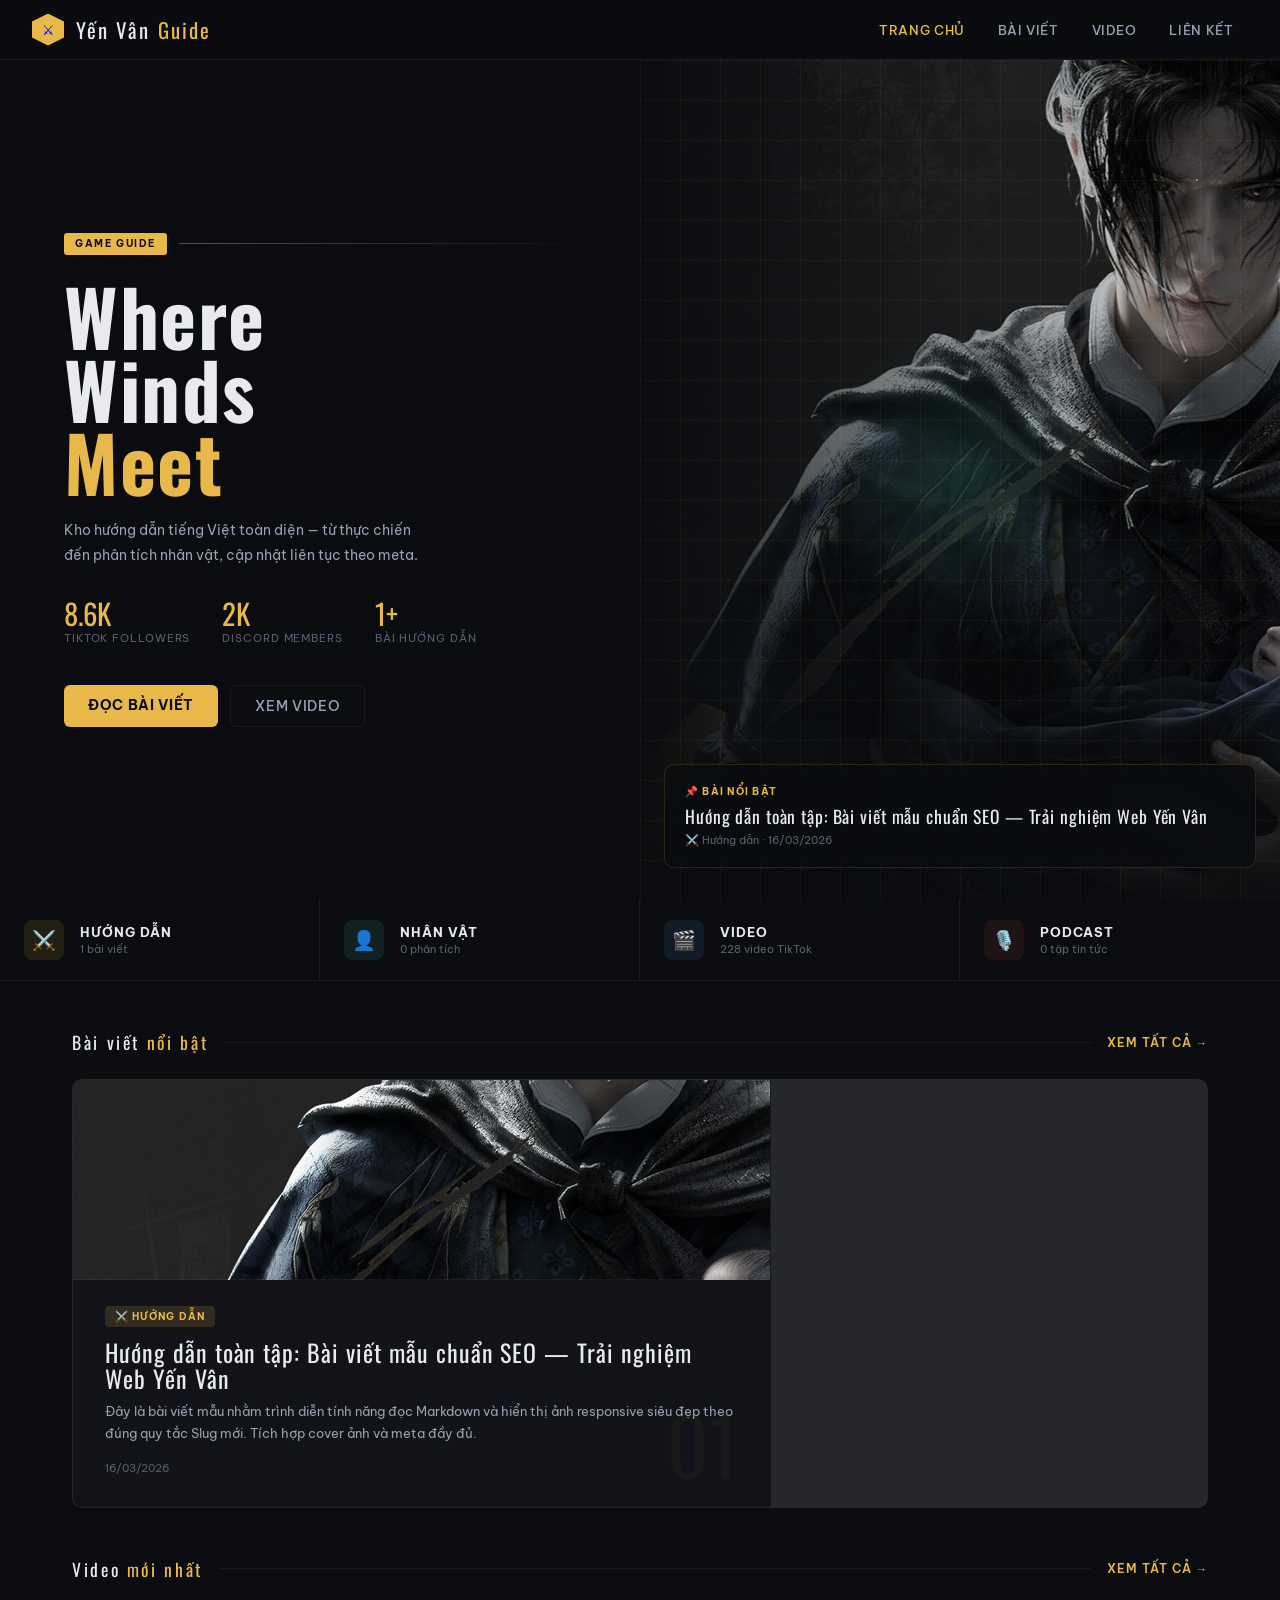
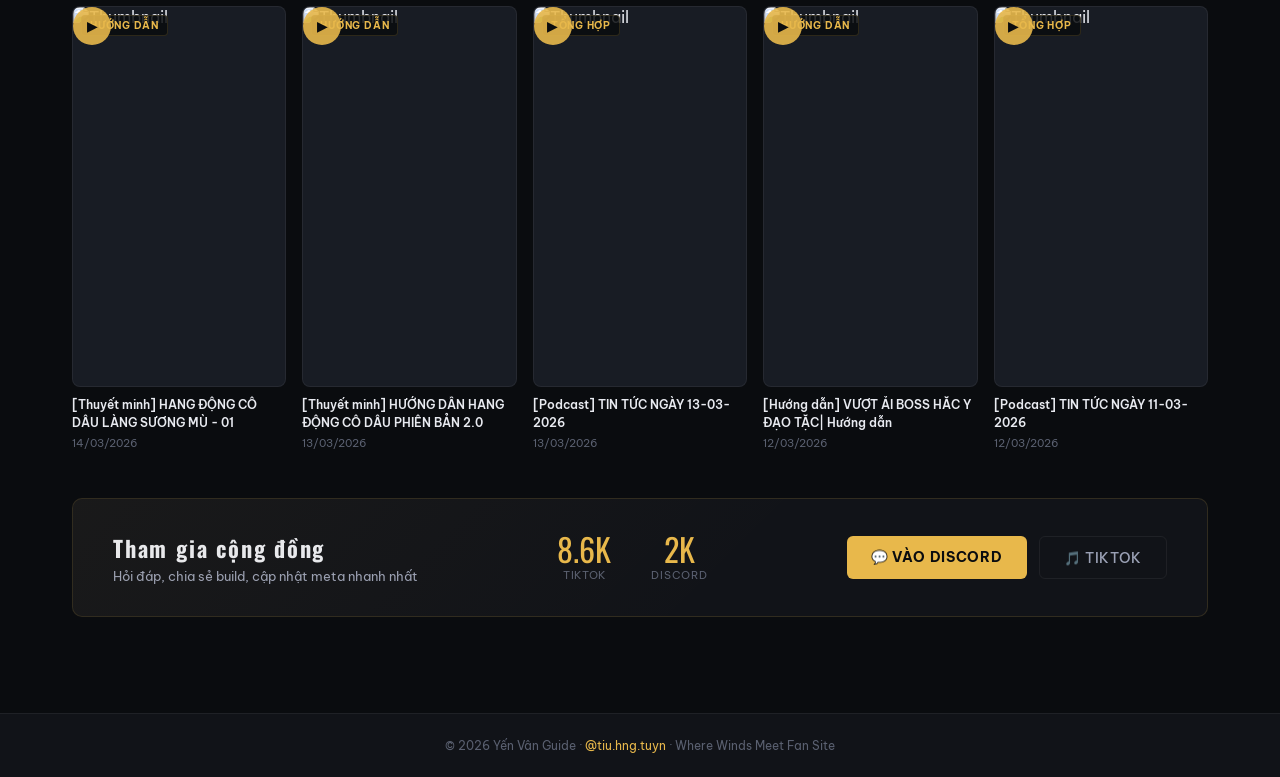
==== commit 4c95966f: "fix(index): cap nhat link discord button trang chu" ====
--- a/index.html
+++ b/index.html
@@ -130,7 +130,7 @@
         </div>
       </div>
       <div class="community-actions">
-        <a class="btn-primary" href="https://discord.gg/INVITE_CODE" target="_blank" rel="noopener">💬 Vào Discord</a>
+        <a class="btn-primary" href="https://discord.com/invite/CzfJeDdvtt" target="_blank" rel="noopener">💬 Vào Discord</a>
         <a class="btn-ghost" href="https://tiktok.com/@tiu.hng.tuyn" target="_blank" rel="noopener">🎵 TikTok</a>
       </div>
     </div>
--- a/assets/style.css
+++ b/assets/style.css
@@ -70,6 +70,7 @@
 .nav-logo-text span { color: var(--accent); }
 
 .nav-links { display: flex; gap: 0.25rem; align-items: center; }
+.nav-hamburger, .nav-mobile-menu { display: none; }
 .nav-btn {
   background: none; border: none;
   font-family: 'Be Vietnam Pro', sans-serif;
@@ -87,17 +88,6 @@
 }
 .nav-btn:hover { color: var(--text); background: var(--surface); }
 .nav-btn.active { color: var(--accent); }
-
-.nav-discord {
-  margin-left: 0.5rem;
-  background: #5865F2;
-  color: white !important;
-  border-radius: 6px;
-  padding: 0.4rem 0.9rem;
-  font-size: 0.75rem;
-  font-weight: 600;
-}
-.nav-discord:hover { background: #4752c4 !important; color: white !important; }
 
 /* ── FADE ANIMATION ── */
 .page-wrap { padding-top: 60px; min-height: 100vh; animation: fadeUp 0.35s ease; }
@@ -861,3 +851,72 @@
   .video-row, .videos-grid { grid-template-columns: repeat(2, 1fr); }
   .cat-strip { grid-template-columns: repeat(2, 1fr); }
 }
+
+/* ════════════════════════
+   MOBILE ≤ 768px
+════════════════════════ */
+@media (max-width: 768px) {
+
+  /* ── Nav: ẩn links desktop, hiện hamburger ── */
+  .nav-links { display: none; }
+
+  .nav-hamburger {
+    display: flex;
+    align-items: center;
+    justify-content: center;
+    background: none;
+    border: none;
+    cursor: pointer;
+    font-size: 1.4rem;
+    color: var(--text);
+    padding: 0.4rem;
+    margin-left: auto;
+  }
+
+  /* Dropdown menu — ẩn mặc định */
+  .nav-mobile-menu {
+    display: none;
+    position: absolute;
+    top: 60px;
+    left: 0;
+    right: 0;
+    background: var(--bg2);
+    border-bottom: 1px solid var(--border2);
+    z-index: 999;
+    flex-direction: column;
+  }
+
+  /* Khi nav có class .open → hiện dropdown */
+  #main-nav.open .nav-mobile-menu {
+    display: flex;
+  }
+
+  .nav-mobile-item {
+    display: block;
+    padding: 1rem 2rem;
+    font-size: 1rem;
+    color: var(--text2);
+    text-decoration: none;
+    border-bottom: 1px solid var(--border2);
+    transition: color 0.2s, background 0.2s;
+  }
+  .nav-mobile-item:last-child { border-bottom: none; }
+  .nav-mobile-item:hover,
+  .nav-mobile-item.active { color: var(--accent); background: rgba(232,184,75,0.05); }
+
+  /* ── Hero: 1 cột, ẩn cột phải ── */
+  .hero {
+    grid-template-columns: 1fr;
+    max-height: none;
+  }
+  .hero-right { display: none; }
+  .hero-left {
+    padding: 2.5rem 1.5rem;
+  }
+  .hero-title {
+    font-size: clamp(2.5rem, 10vw, 3.5rem);
+  }
+  .hero-stats {
+    margin-bottom: 1.5rem;
+  }
+}
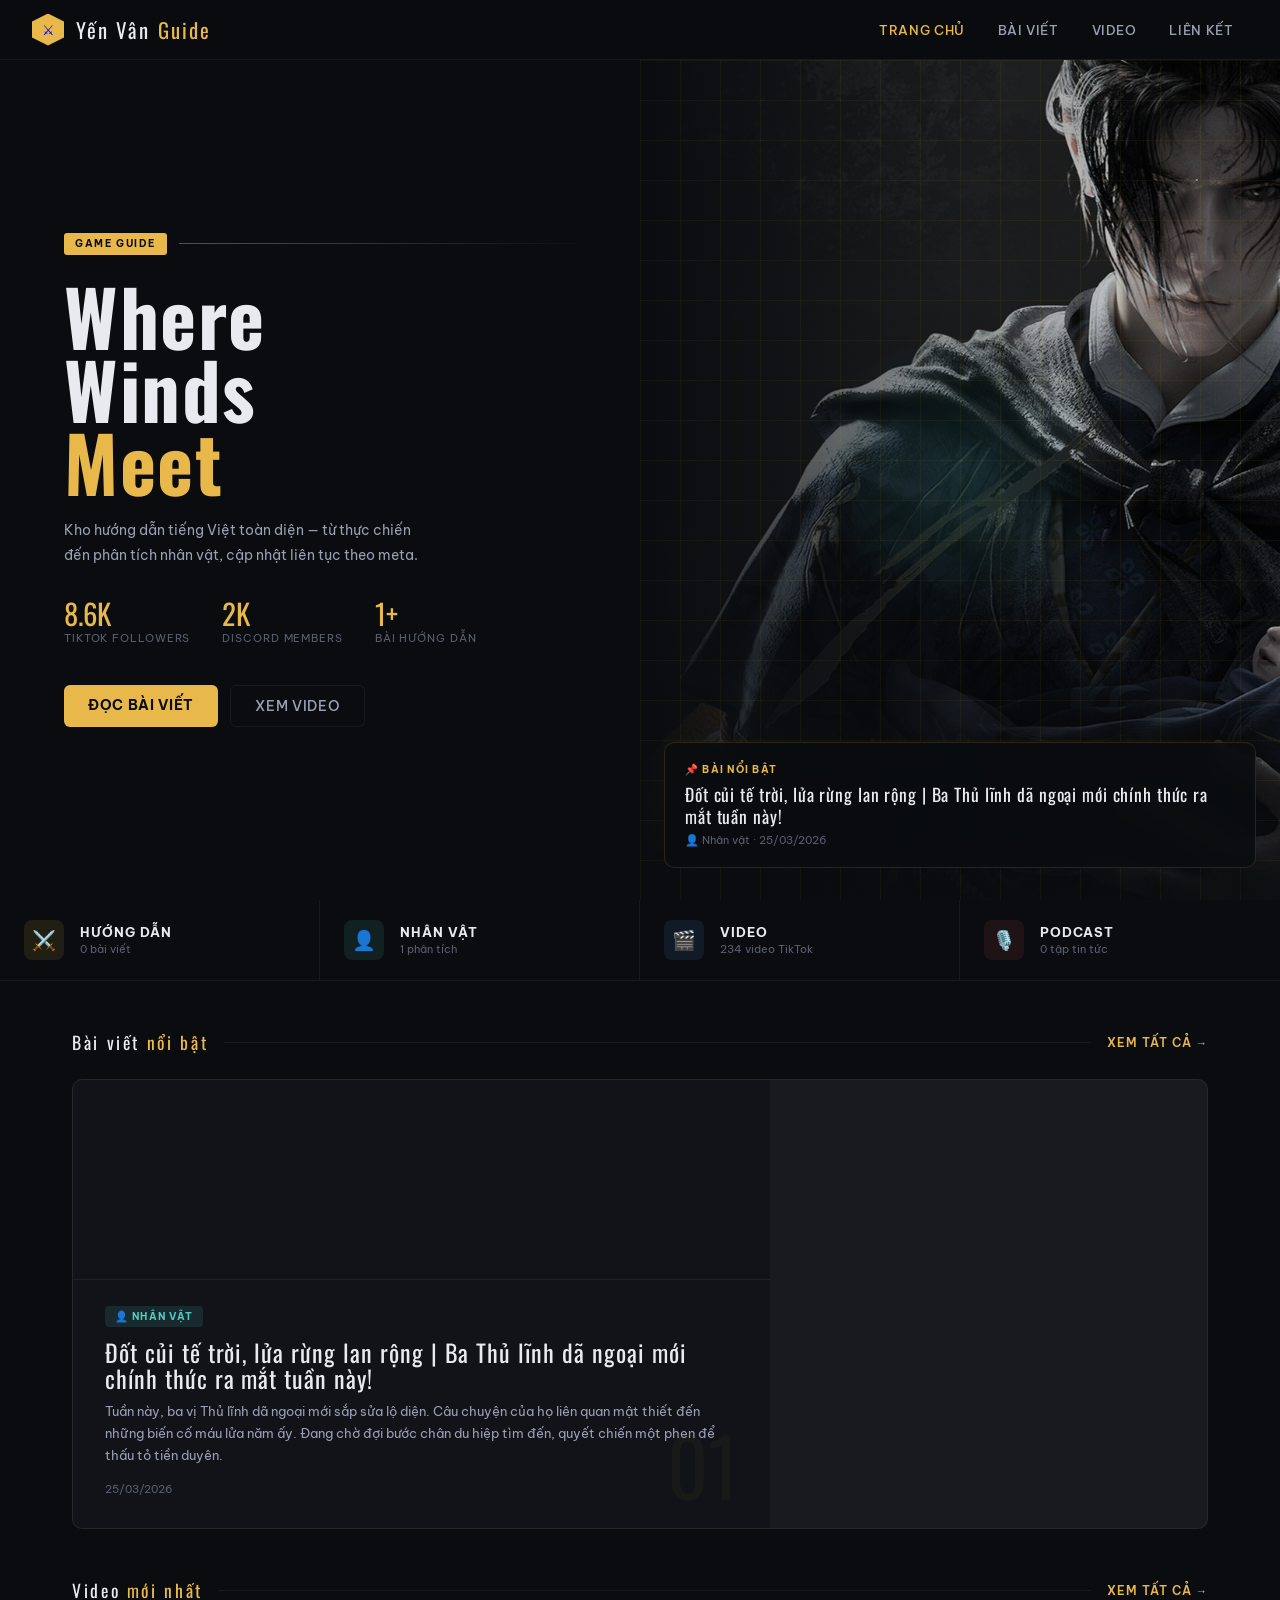
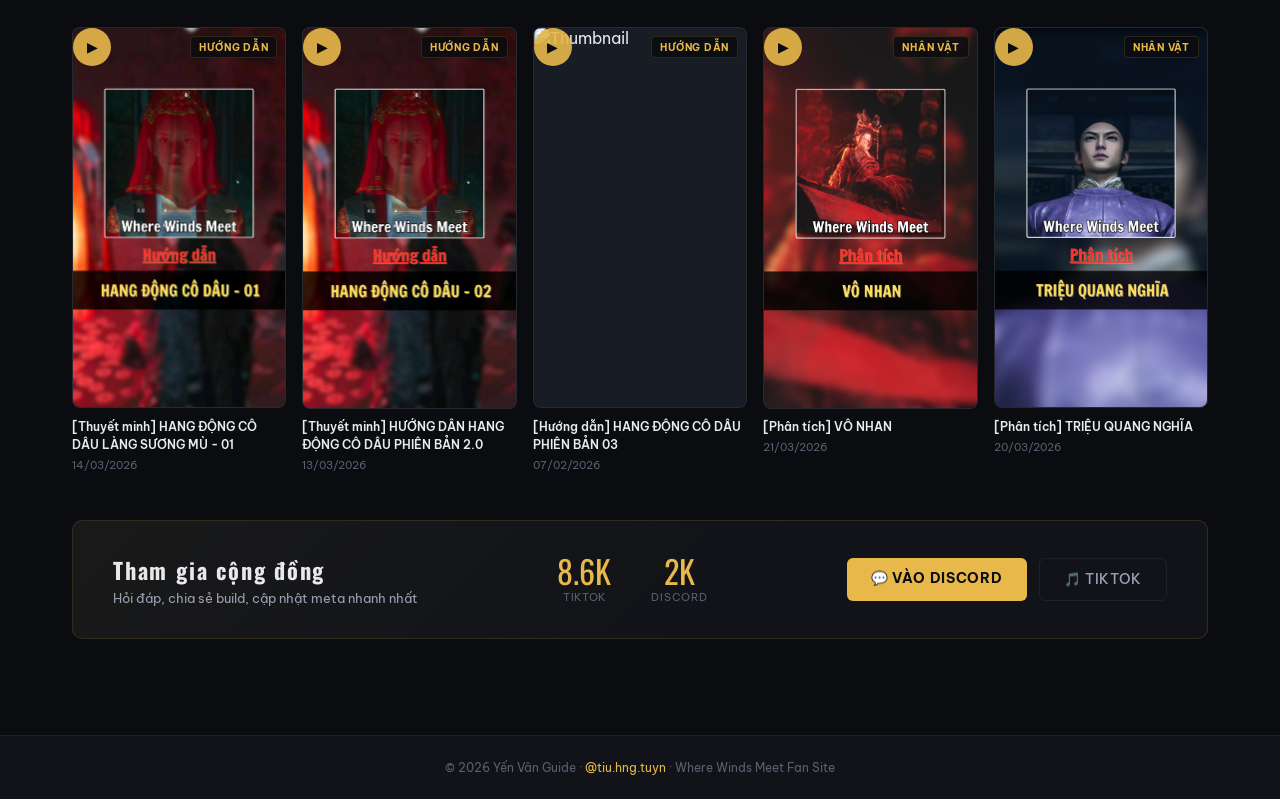
==== commit 224203a7: "fix: thumbnail bai viet dung anh dau tien tu markdown, bo anh local" ====
--- a/index.html
+++ b/index.html
@@ -189,47 +189,76 @@
   const small1 = sortedArts[1];
   const small2 = sortedArts[2];
 
-  function bigCardHtml(a) {
+  // Lấy URL ảnh đầu tiên trong file Markdown
+  async function getFirstImageFromMd(file) {
+    try {
+      const text = await fetch(file + '?v=' + Date.now()).then(r => r.ok ? r.text() : '');
+      const match = text.match(/!\[.*?\]\((https?:\/\/[^)]+)\)/);
+      return match ? match[1] : null;
+    } catch { return null; }
+  }
+
+  // Màu gradient placeholder fallback theo category
+  function getCatGradient(category) {
+    switch(category) {
+      case 'Hướng dẫn': return 'linear-gradient(135deg, rgba(232,184,75,0.18) 0%, rgba(232,184,75,0.04) 100%)';
+      case 'Nhân vật':  return 'linear-gradient(135deg, rgba(78,205,196,0.18) 0%, rgba(78,205,196,0.04) 100%)';
+      case 'Meta':      return 'linear-gradient(135deg, rgba(74,158,255,0.18) 0%, rgba(74,158,255,0.04) 100%)';
+      case 'Podcast':   return 'linear-gradient(135deg, rgba(224,82,82,0.18) 0%, rgba(224,82,82,0.04) 100%)';
+      default:          return 'linear-gradient(135deg, rgba(232,184,75,0.12) 0%, rgba(30,35,48,0.04) 100%)';
+    }
+  }
+
+  function bigCardHtml(a, imgUrl) {
     if(!a) return '';
     const badge = getCategoryBadge(a.category);
-    const slug = a.file.replace('posts/', '').replace('.md', '');
-    const thumbUrl = `assets/images/${slug}/01-cover.jpg`;
+    const thumbStyle = imgUrl
+      ? `background:url('${imgUrl}') center/cover no-repeat`
+      : `background:${getCatGradient(a.category)}; display:flex; align-items:center; justify-content:center; font-size:3.5rem; opacity:0.7`;
+    const thumbInner = imgUrl ? '' : badge.icon;
 
     return `<a class="art-card art-card-big" href="article.html?id=${a.id}">
-      <div style="background: url('${thumbUrl}') center/cover no-repeat; height: 200px; margin: -2rem -2rem 1.5rem -2rem; border-bottom: 1px solid var(--border2);"></div>
+      <div style="${thumbStyle}; height:200px; margin:-2rem -2rem 1.5rem -2rem; border-bottom:1px solid var(--border2);">${thumbInner}</div>
       <div class="art-cat-badge ${badge.cls}">${badge.icon} ${escHtml(a.category)}</div>
       <div class="art-title">${escHtml(a.title)}</div>
       <div class="art-desc">${escHtml(a.description)}</div>
-      <div class="art-meta">
-        <span>${formatDate(a.date)}</span>
-      </div>
+      <div class="art-meta"><span>${formatDate(a.date)}</span></div>
     </a>`;
   }
 
-  function smallCardHtml(a) {
+  function smallCardHtml(a, imgUrl) {
     if(!a) return '';
     const badge = getCategoryBadge(a.category);
-    const slug = a.file.replace('posts/', '').replace('.md', '');
-    const thumbUrl = `assets/images/${slug}/01-cover.jpg`;
+    const thumbStyle = imgUrl
+      ? `background:url('${imgUrl}') center/cover no-repeat`
+      : `background:${getCatGradient(a.category)}; display:flex; align-items:center; justify-content:center; font-size:2.5rem; opacity:0.7`;
+    const thumbInner = imgUrl ? '' : badge.icon;
 
     return `<a class="art-card" href="article.html?id=${a.id}">
-      <div style="background: url('${thumbUrl}') center/cover no-repeat; height: 120px; margin: -1.5rem -1.5rem 1rem -1.5rem; border-bottom: 1px solid var(--border2);"></div>
+      <div style="${thumbStyle}; height:120px; margin:-1.5rem -1.5rem 1rem -1.5rem; border-bottom:1px solid var(--border2);">${thumbInner}</div>
       <div class="art-cat-badge ${badge.cls}">${badge.icon} ${escHtml(a.category)}</div>
       <div class="art-title art-title-sm">${escHtml(a.title)}</div>
       <div class="art-desc art-desc-sm">${escHtml(a.description)}</div>
-      <div class="art-meta">
-        <span>${formatDate(a.date)}</span>
-      </div>
+      <div class="art-meta"><span>${formatDate(a.date)}</span></div>
     </a>`;
   }
+
+  // Fetch ảnh đầu tiên song song cho tối đa 3 bài
+  const [img0, img1, img2] = await Promise.all([
+    big    ? getFirstImageFromMd(big.file)    : Promise.resolve(null),
+    small1 ? getFirstImageFromMd(small1.file) : Promise.resolve(null),
+    small2 ? getFirstImageFromMd(small2.file) : Promise.resolve(null),
+  ]);
 
   const grid = document.getElementById('featured-grid');
   if (big) {
-    grid.innerHTML = bigCardHtml(big) +
-      `<div class="editorial-grid-right">
-        ${small1 ? smallCardHtml(small1) : ''}
-        ${small2 ? smallCardHtml(small2) : ''}
-      </div>`;
+    const rightHtml = (small1 || small2)
+      ? `<div class="editorial-grid-right">
+          ${small1 ? smallCardHtml(small1, img1) : ''}
+          ${small2 ? smallCardHtml(small2, img2) : ''}
+        </div>`
+      : '';
+    grid.innerHTML = bigCardHtml(big, img0) + rightHtml;
   }
 
   // Latest videos: top 5
--- a/assets/style.css
+++ b/assets/style.css
@@ -451,7 +451,7 @@
 .vid-card:hover .vid-thumb-img { transform: scale(1.05); }
 
 .vid-tag-pill {
-  position: absolute; top: 8px; left: 8px;
+  position: absolute; top: 8px; right: 8px;
   background: rgba(10,12,15,0.85);
   border: 1px solid var(--border);
   color: var(--accent);
@@ -655,7 +655,7 @@
   font-size: 0.75rem; color: var(--text3);
 }
 
-.article-body { font-size: 0.92rem; line-height: 1.8; color: var(--text2); }
+.article-body { font-size: 0.92rem; line-height: 1.8; color: var(--text2); text-align: justify; }
 .article-body h2 {
   font-family: 'Oswald', sans-serif;
   font-size: 1.6rem; letter-spacing: 0.06em;
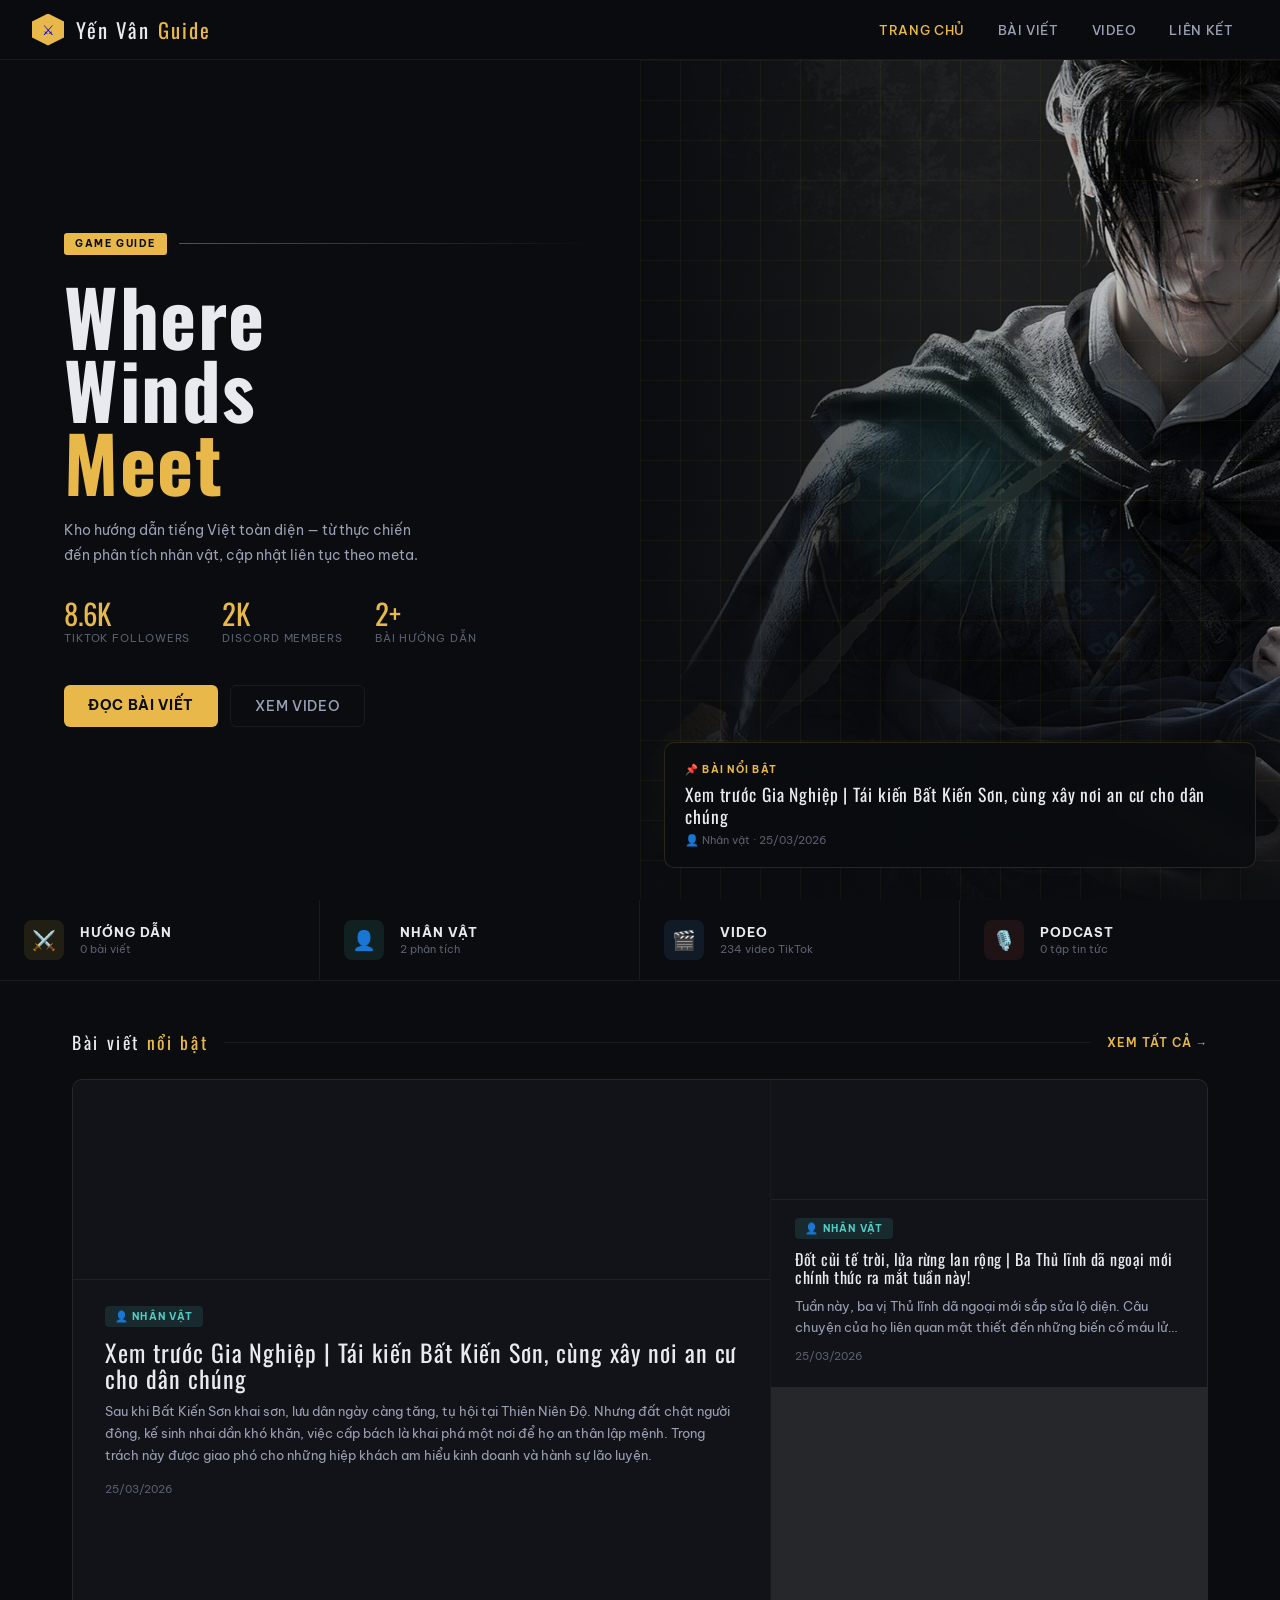
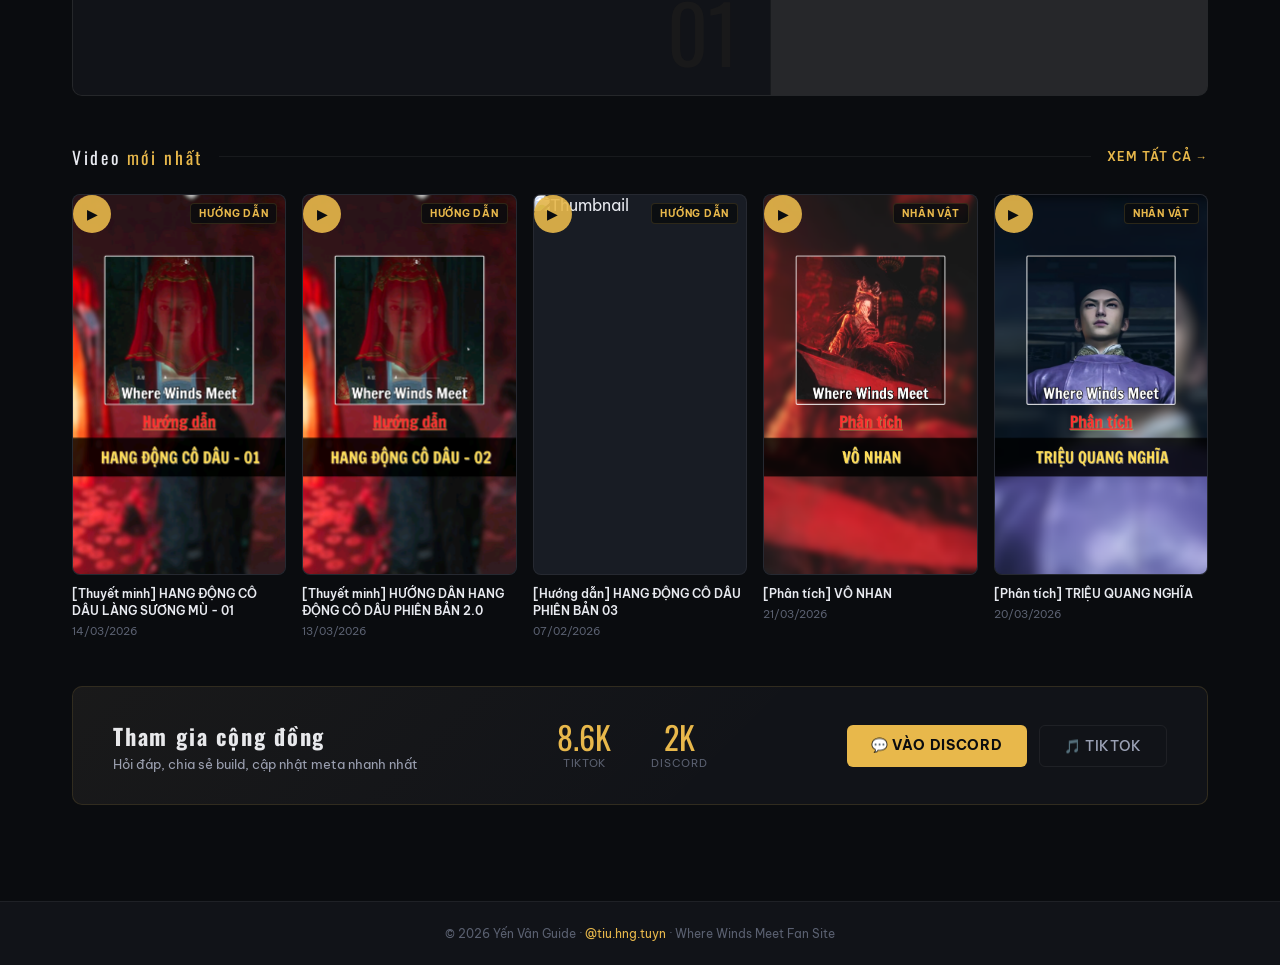
==== commit bf424fee: "fix: dung a.image tu articles.json thay vi fetch file md tren trang chu" ====
--- a/index.html
+++ b/index.html
@@ -189,15 +189,6 @@
   const small1 = sortedArts[1];
   const small2 = sortedArts[2];
 
-  // Lấy URL ảnh đầu tiên trong file Markdown
-  async function getFirstImageFromMd(file) {
-    try {
-      const text = await fetch(file + '?v=' + Date.now()).then(r => r.ok ? r.text() : '');
-      const match = text.match(/!\[.*?\]\((https?:\/\/[^)]+)\)/);
-      return match ? match[1] : null;
-    } catch { return null; }
-  }
-
   // Màu gradient placeholder fallback theo category
   function getCatGradient(category) {
     switch(category) {
@@ -209,9 +200,10 @@
     }
   }
 
-  function bigCardHtml(a, imgUrl) {
+  function bigCardHtml(a) {
     if(!a) return '';
     const badge = getCategoryBadge(a.category);
+    const imgUrl = a.image || null;
     const thumbStyle = imgUrl
       ? `background:url('${imgUrl}') center/cover no-repeat`
       : `background:${getCatGradient(a.category)}; display:flex; align-items:center; justify-content:center; font-size:3.5rem; opacity:0.7`;
@@ -226,9 +218,10 @@
     </a>`;
   }
 
-  function smallCardHtml(a, imgUrl) {
+  function smallCardHtml(a) {
     if(!a) return '';
     const badge = getCategoryBadge(a.category);
+    const imgUrl = a.image || null;
     const thumbStyle = imgUrl
       ? `background:url('${imgUrl}') center/cover no-repeat`
       : `background:${getCatGradient(a.category)}; display:flex; align-items:center; justify-content:center; font-size:2.5rem; opacity:0.7`;
@@ -243,22 +236,16 @@
     </a>`;
   }
 
-  // Fetch ảnh đầu tiên song song cho tối đa 3 bài
-  const [img0, img1, img2] = await Promise.all([
-    big    ? getFirstImageFromMd(big.file)    : Promise.resolve(null),
-    small1 ? getFirstImageFromMd(small1.file) : Promise.resolve(null),
-    small2 ? getFirstImageFromMd(small2.file) : Promise.resolve(null),
-  ]);
-
+  // Dùng trực tiếp a.image từ articles.json (không cần fetch lại .md)
   const grid = document.getElementById('featured-grid');
   if (big) {
     const rightHtml = (small1 || small2)
       ? `<div class="editorial-grid-right">
-          ${small1 ? smallCardHtml(small1, img1) : ''}
-          ${small2 ? smallCardHtml(small2, img2) : ''}
+          ${small1 ? smallCardHtml(small1) : ''}
+          ${small2 ? smallCardHtml(small2) : ''}
         </div>`
       : '';
-    grid.innerHTML = bigCardHtml(big, img0) + rightHtml;
+    grid.innerHTML = bigCardHtml(big) + rightHtml;
   }
 
   // Latest videos: top 5
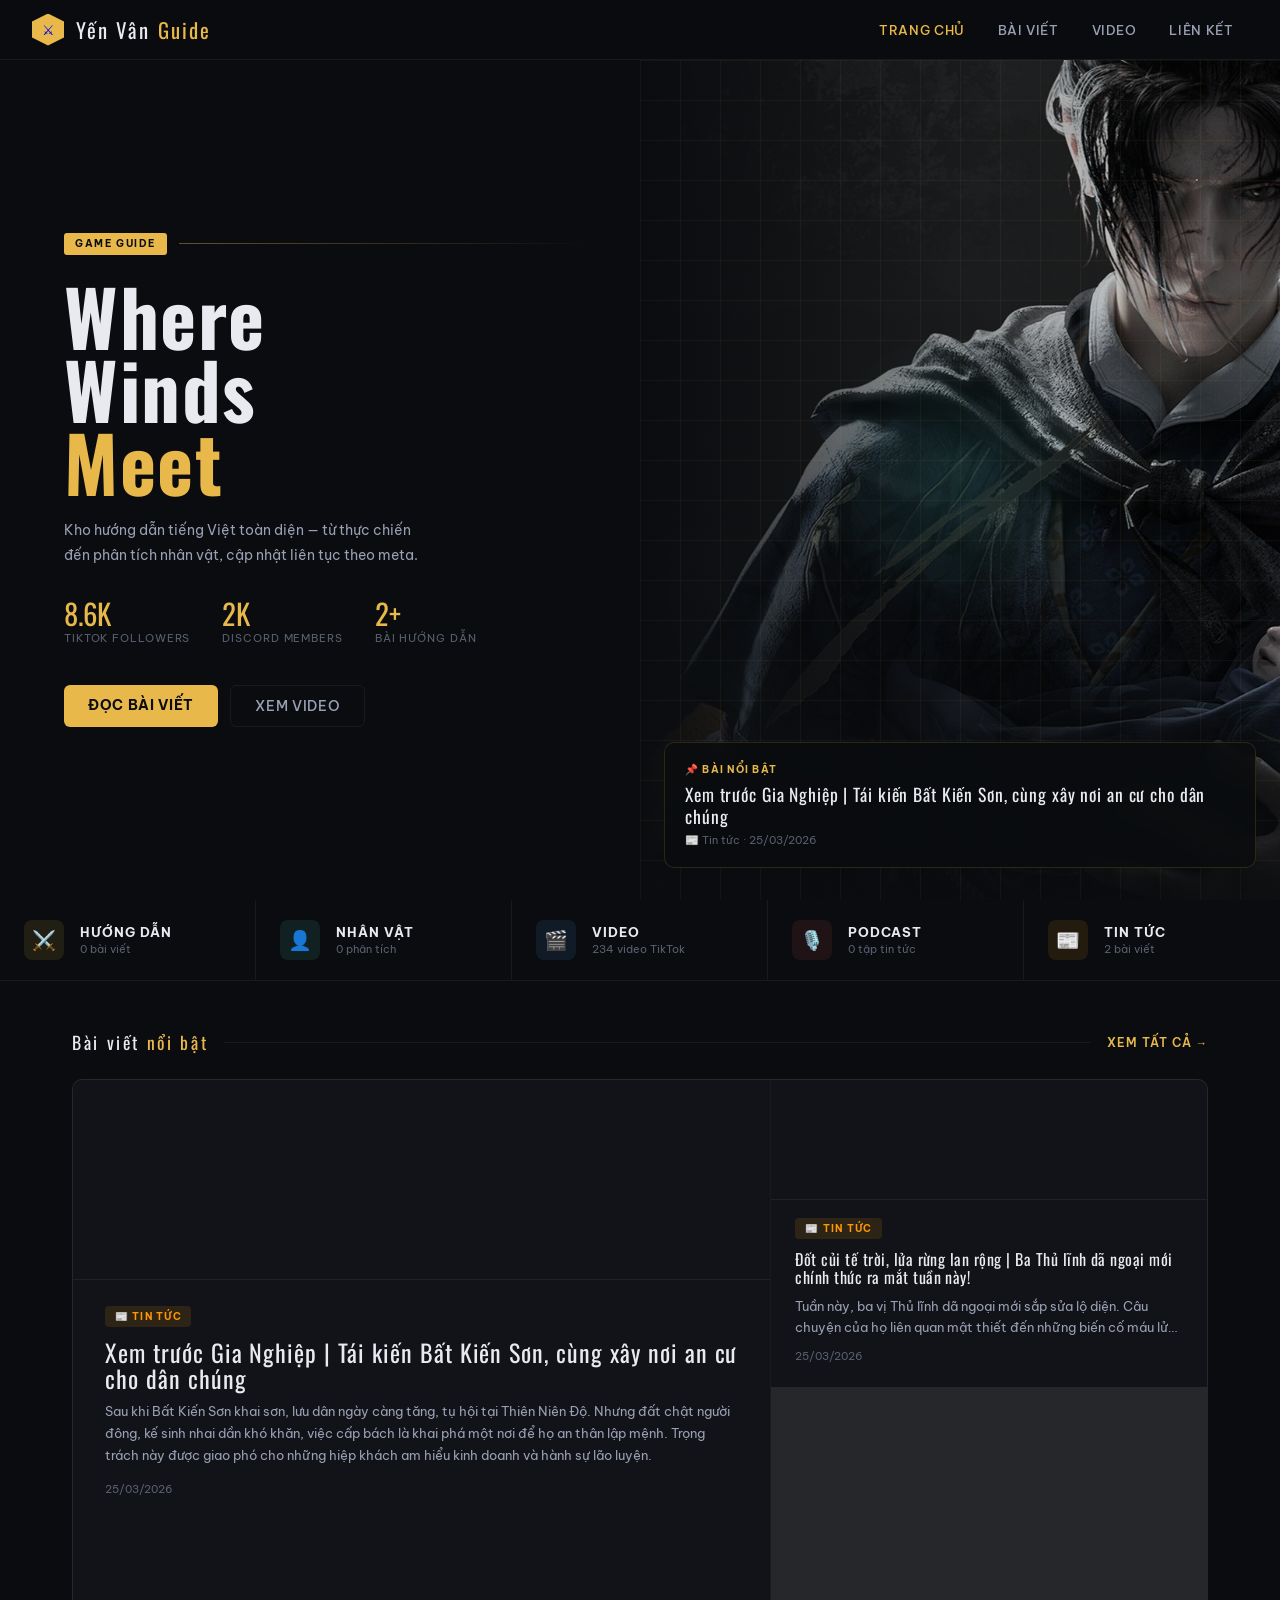
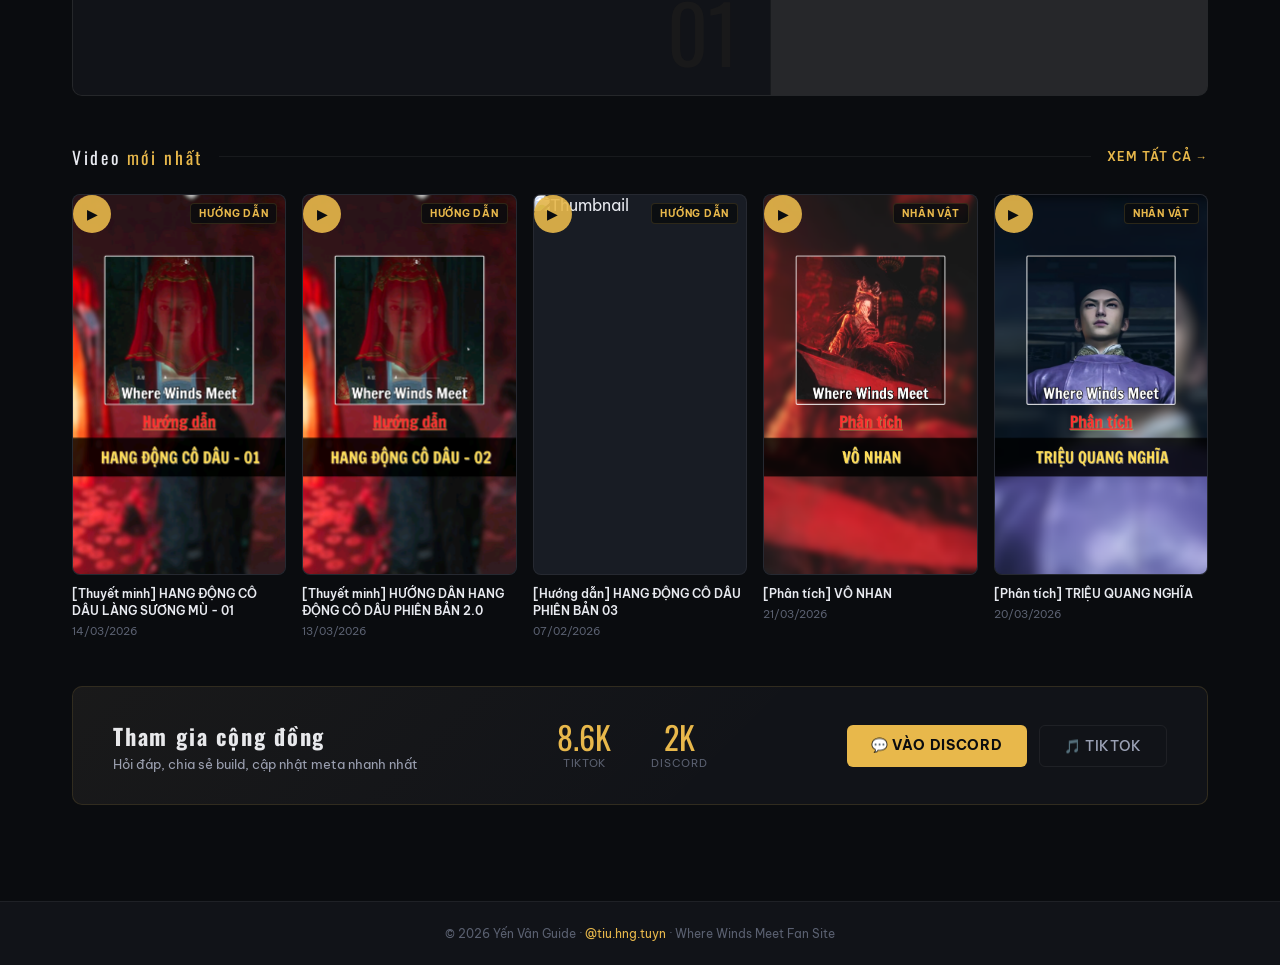
==== commit 7610b3c1: "feat: them category Tin tuc dong bo tren toan bo he thong" ====
--- a/index.html
+++ b/index.html
@@ -87,6 +87,13 @@
         <div class="cat-count" id="cat-count-podcast">— tập tin tức</div>
       </div>
     </a>
+    <a class="cat-item" href="articles.html?filter=Tin tức">
+      <div class="cat-icon" style="background:rgba(255,152,0,0.1)">📰</div>
+      <div>
+        <div class="cat-name">Tin tức</div>
+        <div class="cat-count" id="cat-count-news">— bài viết</div>
+      </div>
+    </a>
   </div>
 
   <div class="content-wrap">
@@ -183,6 +190,7 @@
   document.getElementById('cat-count-char').textContent    = countBy('Nhân vật') + ' phân tích';
   document.getElementById('cat-count-video').textContent   = videos.length + ' video TikTok';
   document.getElementById('cat-count-podcast').textContent = countBy('Podcast') + ' tập tin tức';
+  document.getElementById('cat-count-news').textContent    = countBy('Tin tức') + ' bài viết';
 
   // Featured articles grid: 1 big + 2 small
   const big   = sortedArts[0];
@@ -196,6 +204,7 @@
       case 'Nhân vật':  return 'linear-gradient(135deg, rgba(78,205,196,0.18) 0%, rgba(78,205,196,0.04) 100%)';
       case 'Meta':      return 'linear-gradient(135deg, rgba(74,158,255,0.18) 0%, rgba(74,158,255,0.04) 100%)';
       case 'Podcast':   return 'linear-gradient(135deg, rgba(224,82,82,0.18) 0%, rgba(224,82,82,0.04) 100%)';
+      case 'Tin tức':   return 'linear-gradient(135deg, rgba(255,152,0,0.18) 0%, rgba(255,152,0,0.04) 100%)';
       default:          return 'linear-gradient(135deg, rgba(232,184,75,0.12) 0%, rgba(30,35,48,0.04) 100%)';
     }
   }
--- a/assets/style.css
+++ b/assets/style.css
@@ -270,7 +270,7 @@
 /* CATEGORY STRIP */
 .cat-strip {
   display: grid;
-  grid-template-columns: repeat(4, 1fr);
+  grid-template-columns: repeat(5, 1fr);
   border-bottom: 1px solid var(--border2);
 }
 .cat-item {
@@ -372,6 +372,7 @@
 .badge-char    { background: rgba(78,205,196,0.12);  color: var(--teal); }
 .badge-meta    { background: rgba(74,158,255,0.12);  color: var(--blue); }
 .badge-podcast { background: rgba(224,82,82,0.12);   color: var(--red); }
+.badge-news    { background: rgba(255,152,0,0.12);   color: #ff9800; }
 
 .art-title {
   font-family: 'Oswald', sans-serif;
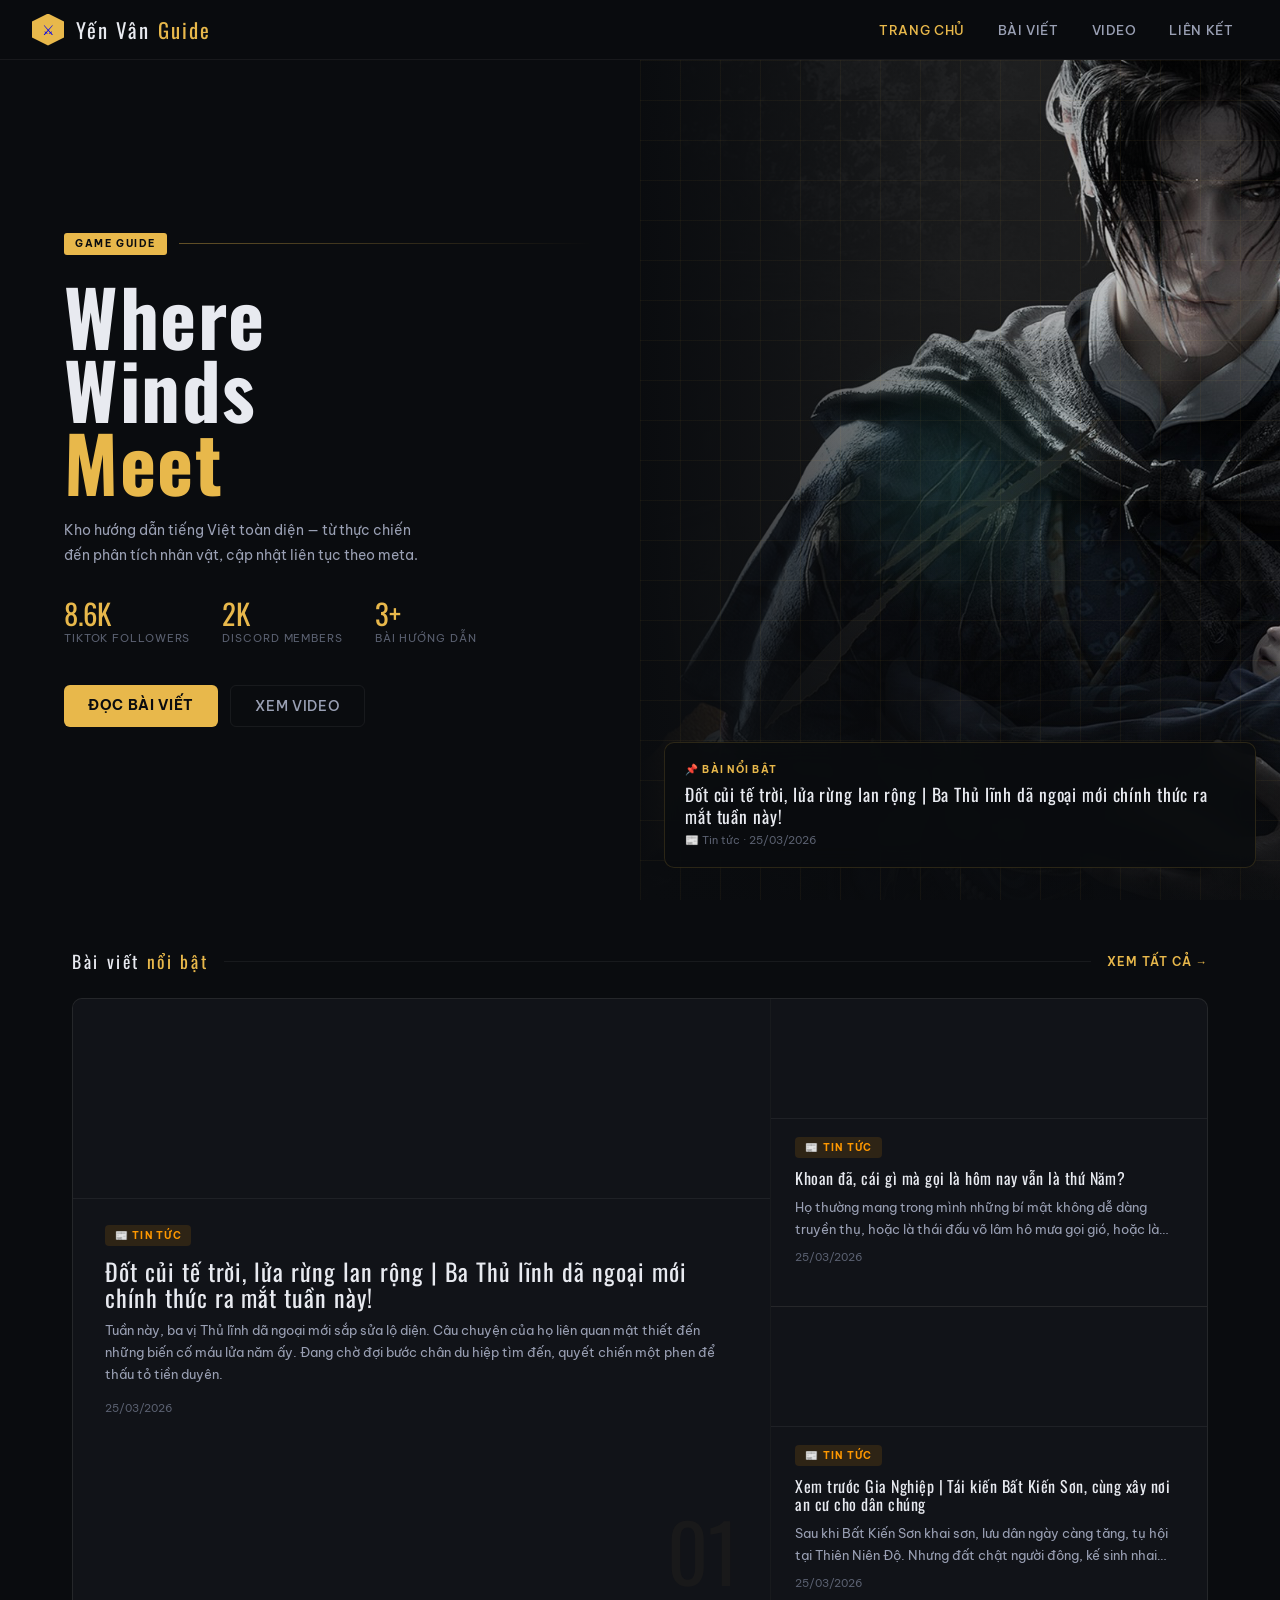
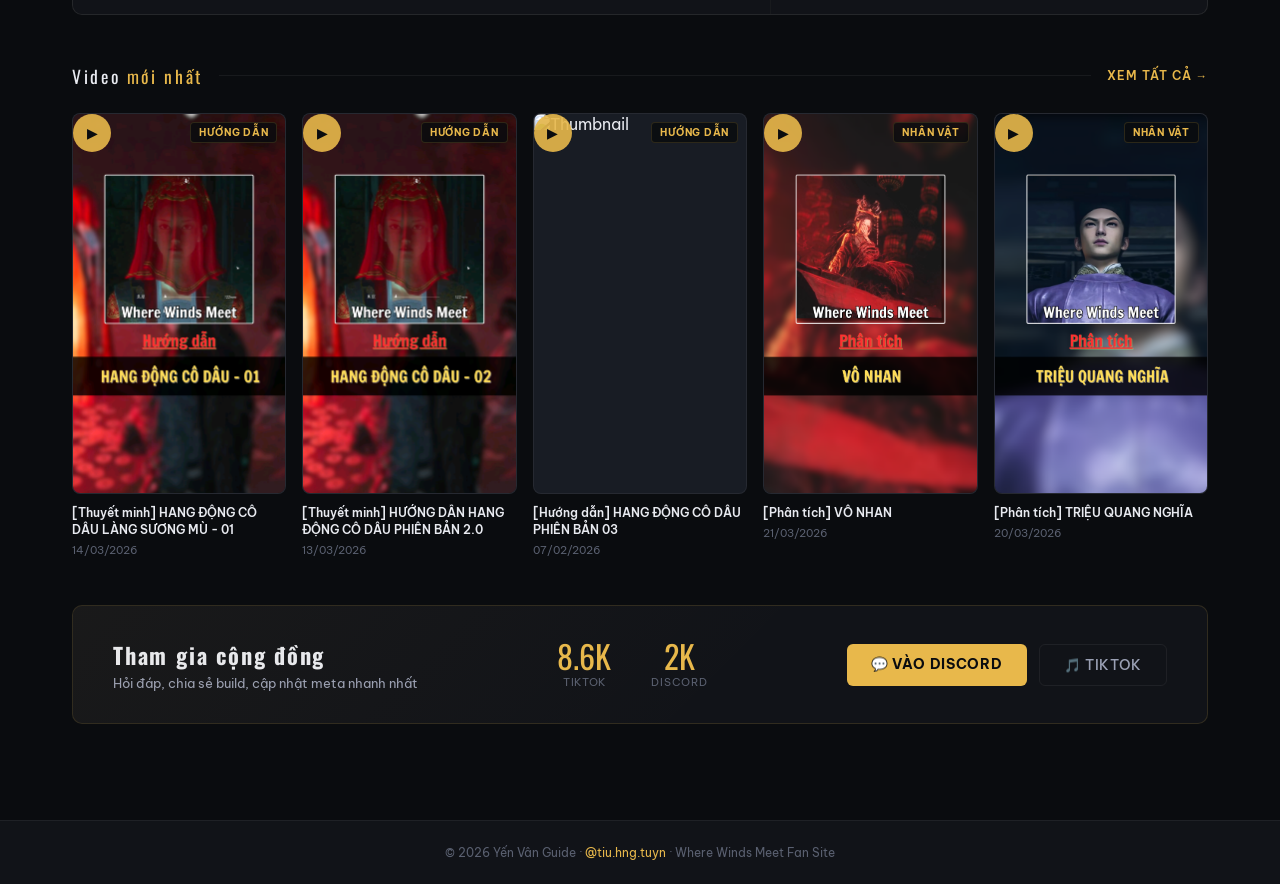
==== commit 747273d6: "toi uu mobile + an category strip trang chu" ====
--- a/index.html
+++ b/index.html
@@ -57,8 +57,8 @@
     </div>
   </div>
 
-  <!-- CATEGORY STRIP -->
-  <div class="cat-strip">
+  <!-- CATEGORY STRIP (ẩn để giao diện gọn gàng) -->
+  <div class="cat-strip" style="display:none">
     <a class="cat-item" href="articles.html?filter=Hướng dẫn">
       <div class="cat-icon" style="background:rgba(232,184,75,0.1)">⚔️</div>
       <div>
@@ -184,13 +184,27 @@
       `${getCategoryBadge(featured.category).icon} ${featured.category} · ${formatDate(featured.date)}`;
   }
 
-  // Category counts
+  // Category counts — ẩn category rỗng (trừ Video luôn hiện)
   const countBy = cat => articles.filter(a => a.category === cat).length;
-  document.getElementById('cat-count-guide').textContent   = countBy('Hướng dẫn') + ' bài viết';
-  document.getElementById('cat-count-char').textContent    = countBy('Nhân vật') + ' phân tích';
-  document.getElementById('cat-count-video').textContent   = videos.length + ' video TikTok';
-  document.getElementById('cat-count-podcast').textContent = countBy('Podcast') + ' tập tin tức';
-  document.getElementById('cat-count-news').textContent    = countBy('Tin tức') + ' bài viết';
+
+  const catConfig = [
+    { id: 'cat-count-guide',   cat: 'Hướng dẫn', suffix: ' bài viết' },
+    { id: 'cat-count-char',    cat: 'Nhân vật',  suffix: ' phân tích' },
+    { id: 'cat-count-podcast', cat: 'Podcast',   suffix: ' tập tin tức' },
+    { id: 'cat-count-news',    cat: 'Tin tức',   suffix: ' bài viết' },
+  ];
+  for (const { id, cat, suffix } of catConfig) {
+    const count = countBy(cat);
+    const el = document.getElementById(id);
+    if (!el) continue;
+    if (count === 0) {
+      el.closest('.cat-item').style.display = 'none';
+    } else {
+      el.textContent = count + suffix;
+    }
+  }
+  // Video luôn hiện
+  document.getElementById('cat-count-video').textContent = videos.length + ' video TikTok';
 
   // Featured articles grid: 1 big + 2 small
   const big   = sortedArts[0];
--- a/assets/style.css
+++ b/assets/style.css
@@ -269,9 +269,13 @@
 
 /* CATEGORY STRIP */
 .cat-strip {
-  display: grid;
-  grid-template-columns: repeat(5, 1fr);
+  display: flex;
+  flex-wrap: wrap;
   border-bottom: 1px solid var(--border2);
+}
+.cat-item {
+  flex: 1 1 0;
+  min-width: 0;
 }
 .cat-item {
   padding: 1.25rem 1.5rem;
@@ -837,7 +841,6 @@
 @media (max-width: 900px) {
   .hero { grid-template-columns: 1fr; max-height: none; }
   .hero-right { height: 250px; }
-  .cat-strip { grid-template-columns: repeat(2, 1fr); }
   .editorial-grid { grid-template-columns: 1fr; }
   .editorial-grid-right { grid-template-rows: auto; }
   .video-row, .videos-grid { grid-template-columns: repeat(3, 1fr); }
@@ -850,7 +853,6 @@
   .hero-left { padding: 2.5rem 1.5rem; }
   .content-wrap { padding: 2rem 1rem; }
   .video-row, .videos-grid { grid-template-columns: repeat(2, 1fr); }
-  .cat-strip { grid-template-columns: repeat(2, 1fr); }
 }
 
 /* ════════════════════════
@@ -918,6 +920,77 @@
     font-size: clamp(2.5rem, 10vw, 3.5rem);
   }
   .hero-stats {
+    gap: 1.5rem;
     margin-bottom: 1.5rem;
   }
-}
+  .hero-stat-num {
+    font-size: 1.4rem;
+  }
+  .hero-desc {
+    font-size: 0.82rem;
+  }
+
+  /* ── Category strip mobile ── */
+  .cat-strip {
+    flex-direction: column;
+  }
+  .cat-item {
+    border-right: none;
+    border-bottom: 1px solid var(--border2);
+    padding: 1rem 1.25rem;
+  }
+  .cat-item:last-child { border-bottom: none; }
+
+  /* ── Editorial grid mobile ── */
+  .art-card-big { padding: 1.25rem; }
+  .art-card-big .art-title { font-size: 1.2rem; }
+  .art-card .art-title-sm { font-size: 0.9rem; }
+
+  /* ── Article detail title mobile ── */
+  .article-detail {
+    padding: 2rem 1rem 3rem;
+  }
+  .article-detail-title {
+    font-size: 1.6rem;
+    letter-spacing: 0.02em;
+  }
+  .article-detail-lead {
+    font-size: 0.88rem;
+  }
+  .article-body h2 {
+    font-size: 1.2rem;
+    padding-left: 0.75rem;
+  }
+  .article-body {
+    font-size: 0.85rem;
+  }
+
+  /* ── Community strip mobile ── */
+  .community-strip {
+    padding: 1.5rem 1.25rem;
+    flex-direction: column;
+    text-align: center;
+  }
+  .community-text h3 {
+    font-size: 1.1rem;
+  }
+
+  /* ── Video row mobile ── */
+  .video-row {
+    grid-template-columns: repeat(2, 1fr);
+    gap: 0.75rem;
+  }
+
+  /* ── Video embed block mobile ── */
+  .video-embed-block {
+    flex-direction: column;
+    text-align: center;
+    gap: 1rem;
+    padding: 1.25rem;
+  }
+
+  /* ── Page hero mobile ── */
+  .page-hero { padding: 2rem 1rem; }
+  .page-hero h1 { font-size: 1.8rem; }
+  .page-hero-inner { flex-direction: column; align-items: flex-start; gap: 0.5rem; }
+}
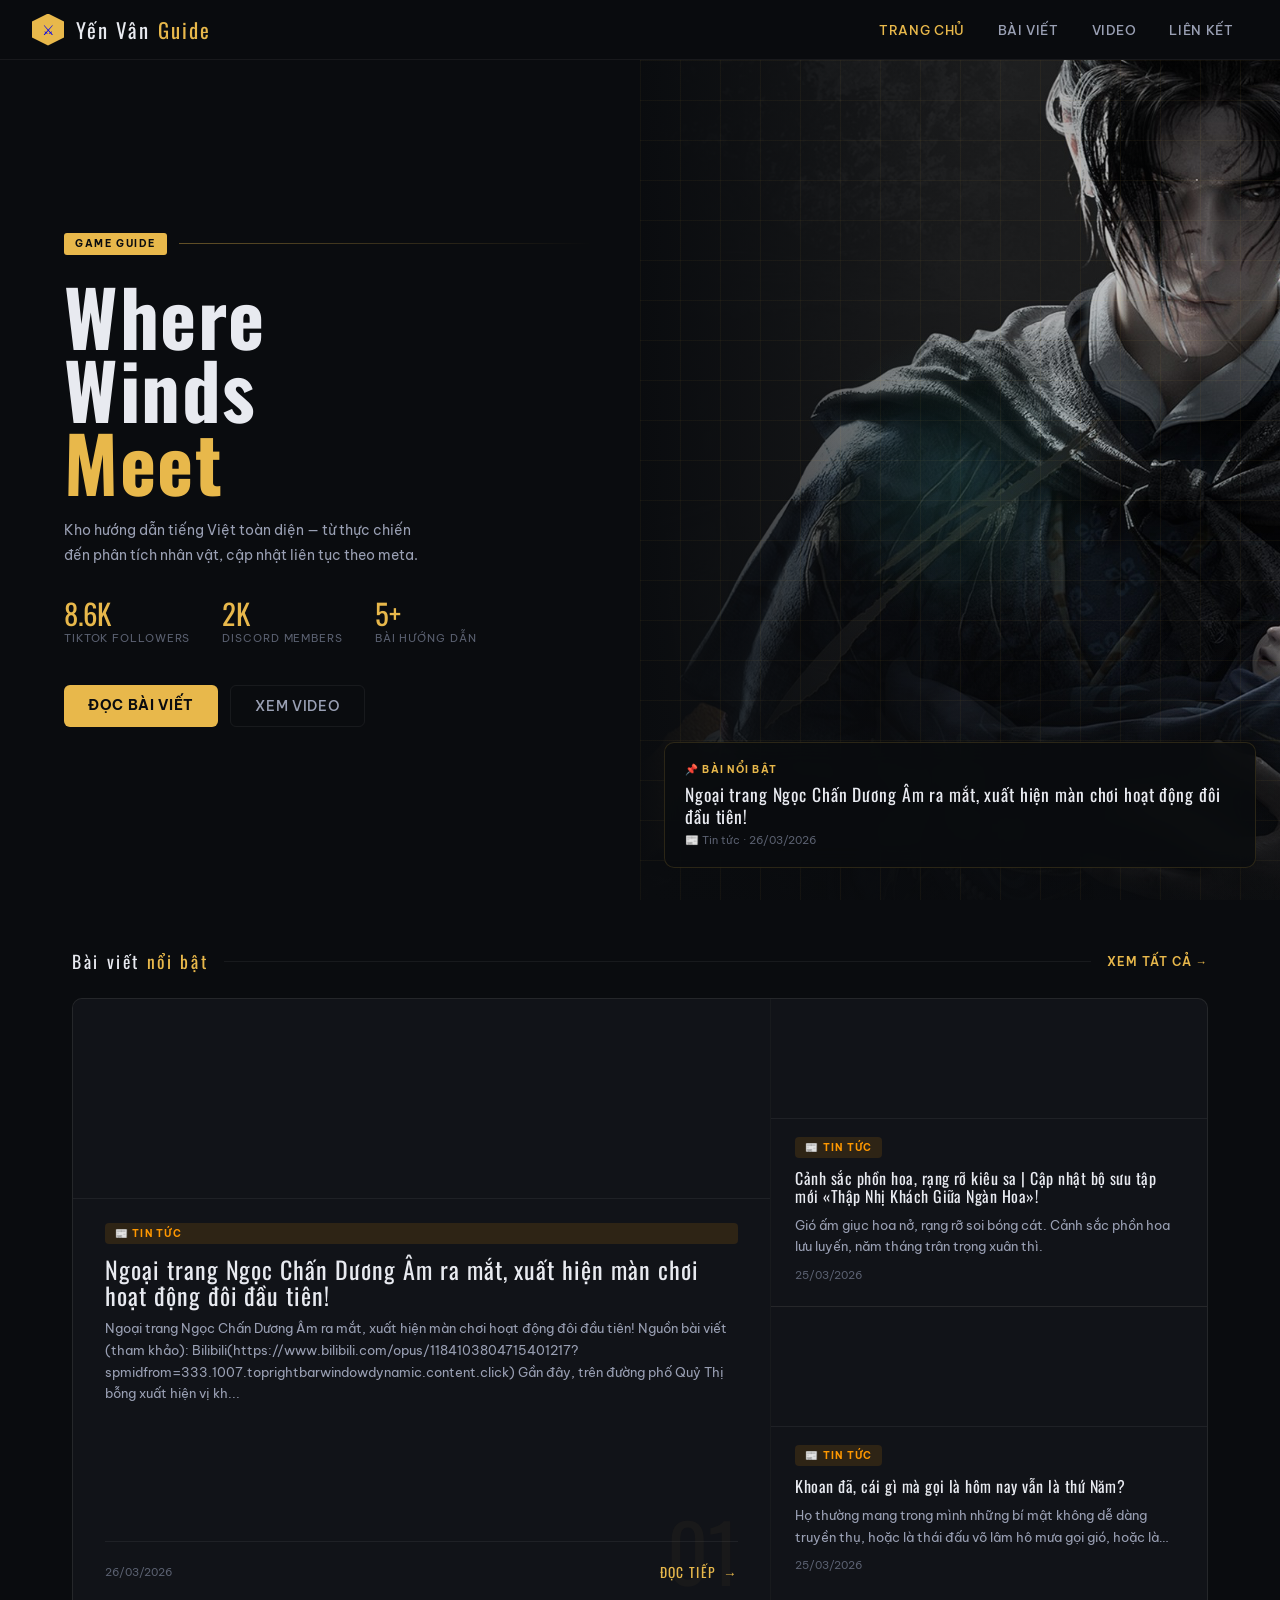
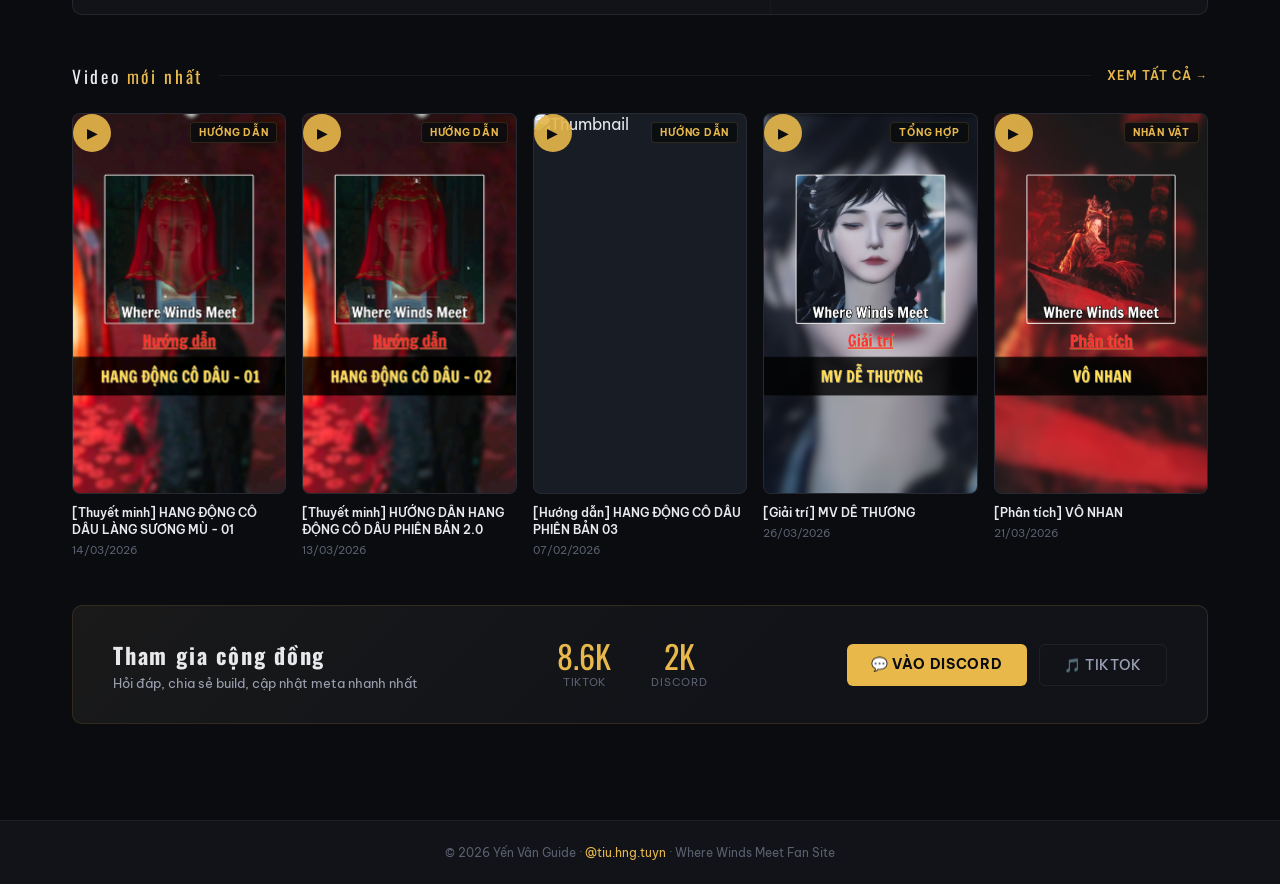
==== commit 3239a105: "up" ====
--- a/index.html
+++ b/index.html
@@ -233,11 +233,14 @@
     const thumbInner = imgUrl ? '' : badge.icon;
 
     return `<a class="art-card art-card-big" href="article.html?id=${a.id}">
-      <div style="${thumbStyle}; height:200px; margin:-2rem -2rem 1.5rem -2rem; border-bottom:1px solid var(--border2);">${thumbInner}</div>
-      <div class="art-cat-badge ${badge.cls}">${badge.icon} ${escHtml(a.category)}</div>
-      <div class="art-title">${escHtml(a.title)}</div>
-      <div class="art-desc">${escHtml(a.description)}</div>
-      <div class="art-meta"><span>${formatDate(a.date)}</span></div>
+      <div style="${thumbStyle}; height:200px; margin:-2rem -2rem 1.5rem -2rem; border-bottom:1px solid var(--border2); flex-shrink:0;">${thumbInner}</div>
+      <div class="art-cat-badge ${badge.cls}" style="margin-bottom:0.75rem;">${badge.icon} ${escHtml(a.category)}</div>
+      <div class="art-title" style="margin-bottom:0.6rem;">${escHtml(a.title)}</div>
+      <div class="art-desc" id="big-card-desc" style="margin-bottom:1.5rem;">${escHtml(a.description)}</div>
+      <div class="art-card-big-footer">
+        <div class="art-meta"><span>${formatDate(a.date)}</span></div>
+        <div class="art-read-more">Đọc tiếp <span class="arrow">→</span></div>
+      </div>
     </a>`;
   }
 
@@ -269,6 +272,23 @@
         </div>`
       : '';
     grid.innerHTML = bigCardHtml(big) + rightHtml;
+
+    // Fetch nội dung .md để hiển thị excerpt dài hơn cho card chính
+    if (big.file) {
+      fetch(big.file)
+        .then(r => r.text())
+        .then(md => {
+          let text = md.replace(/---[\s\S]*?---/, '')
+            .replace(/!\[.*?\]\(.*?\)/g, '')
+            .replace(/[#*`>_\[\]]/g, '')
+            .replace(/\s+/g, ' ')
+            .trim();
+          if(text.length > 280) text = text.substring(0, 280) + '...';
+          const descEl = document.getElementById('big-card-desc');
+          if(descEl && text) descEl.textContent = text;
+        })
+        .catch(e => console.error('Error fetching markdown excerpt:', e));
+    }
   }
 
   // Latest videos: top 5
--- a/assets/style.css
+++ b/assets/style.css
@@ -363,7 +363,43 @@
   display: block;
 }
 .art-card:hover { background: var(--bg3); }
-.art-card-big { padding: 2rem; }
+.art-card-big {
+  padding: 2rem;
+  display: flex;
+  flex-direction: column;
+}
+.art-card-big .art-desc {
+  -webkit-line-clamp: 5;
+  flex: 1;
+}
+.art-card-big-footer {
+  margin-top: auto;
+  display: flex;
+  align-items: center;
+  justify-content: space-between;
+  border-top: 1px solid var(--border2);
+  padding-top: 1.25rem;
+}
+.art-read-more {
+  font-family: 'Oswald', sans-serif;
+  font-size: 0.85rem;
+  color: var(--accent);
+  text-transform: uppercase;
+  letter-spacing: 0.1em;
+  display: flex;
+  align-items: center;
+  gap: 0.4rem;
+  transition: color 0.2s;
+}
+.art-card:hover .art-read-more {
+  color: var(--accent2);
+}
+.art-read-more .arrow {
+  transition: transform 0.2s;
+}
+.art-card:hover .art-read-more .arrow {
+  transform: translateX(4px);
+}
 
 .art-cat-badge {
   display: inline-flex; align-items: center; gap: 0.4rem;
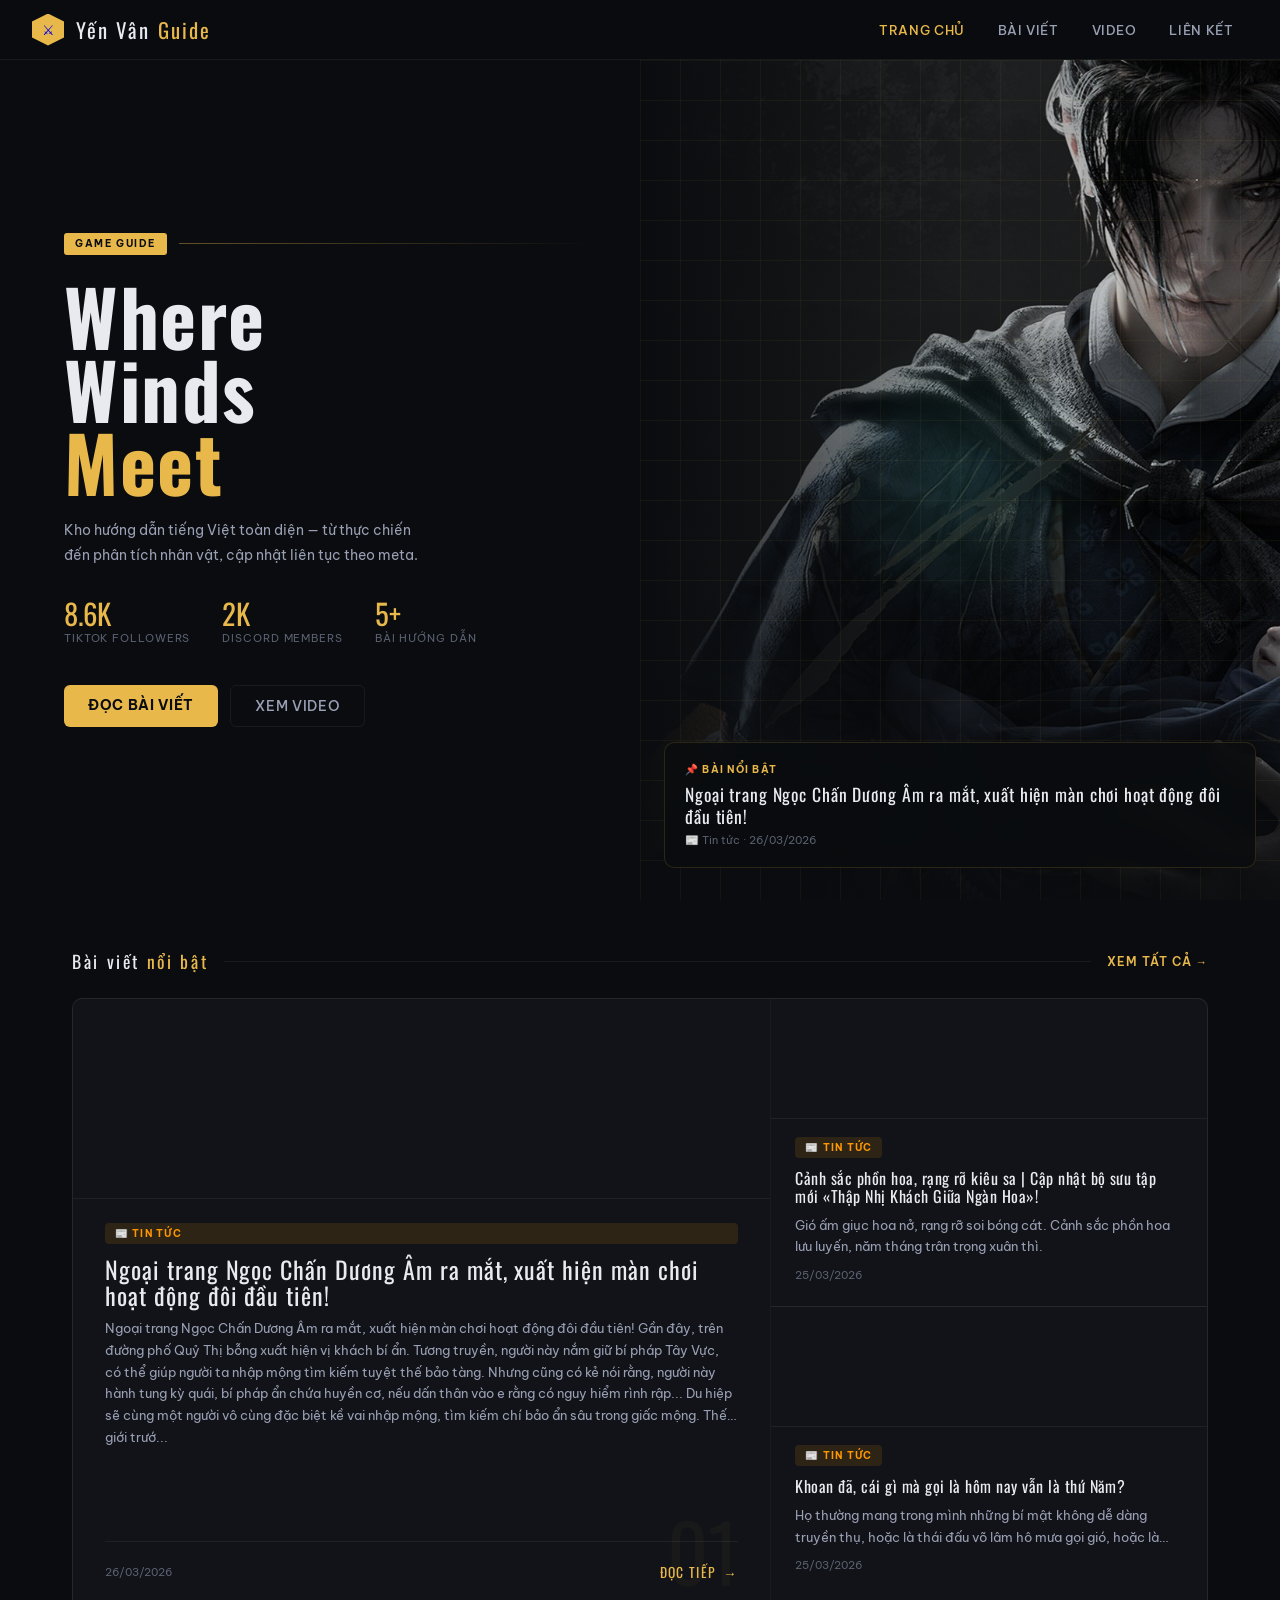
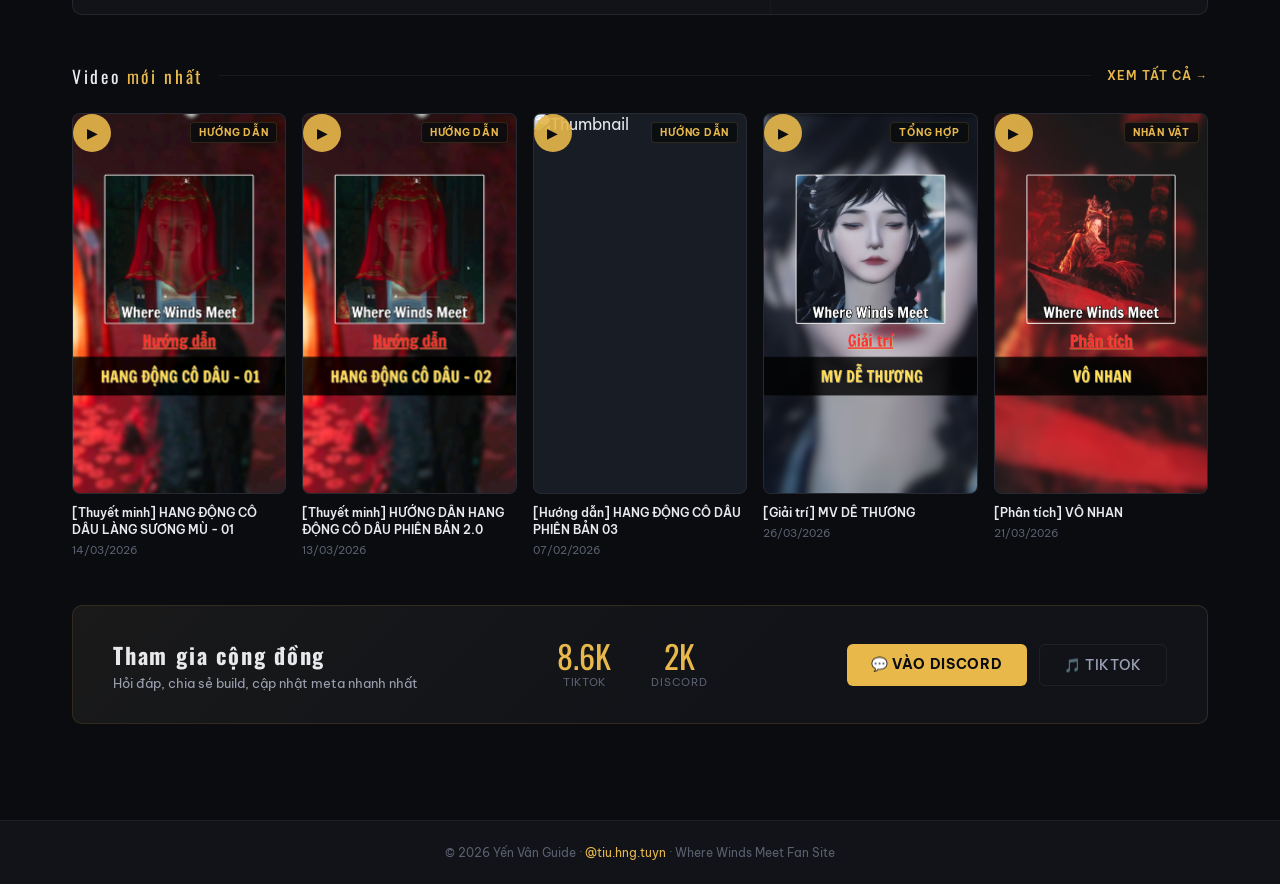
==== commit 6fa1b879: "update giao dien" ====
--- a/index.html
+++ b/index.html
@@ -279,11 +279,12 @@
         .then(r => r.text())
         .then(md => {
           let text = md.replace(/---[\s\S]*?---/, '')
+            .replace(/Nguồn bài viết[^\n]+/gi, '') // Bỏ dòng chứa Nguồn bài viết
             .replace(/!\[.*?\]\(.*?\)/g, '')
             .replace(/[#*`>_\[\]]/g, '')
             .replace(/\s+/g, ' ')
             .trim();
-          if(text.length > 280) text = text.substring(0, 280) + '...';
+          if(text.length > 500) text = text.substring(0, 500) + '...';
           const descEl = document.getElementById('big-card-desc');
           if(descEl && text) descEl.textContent = text;
         })
